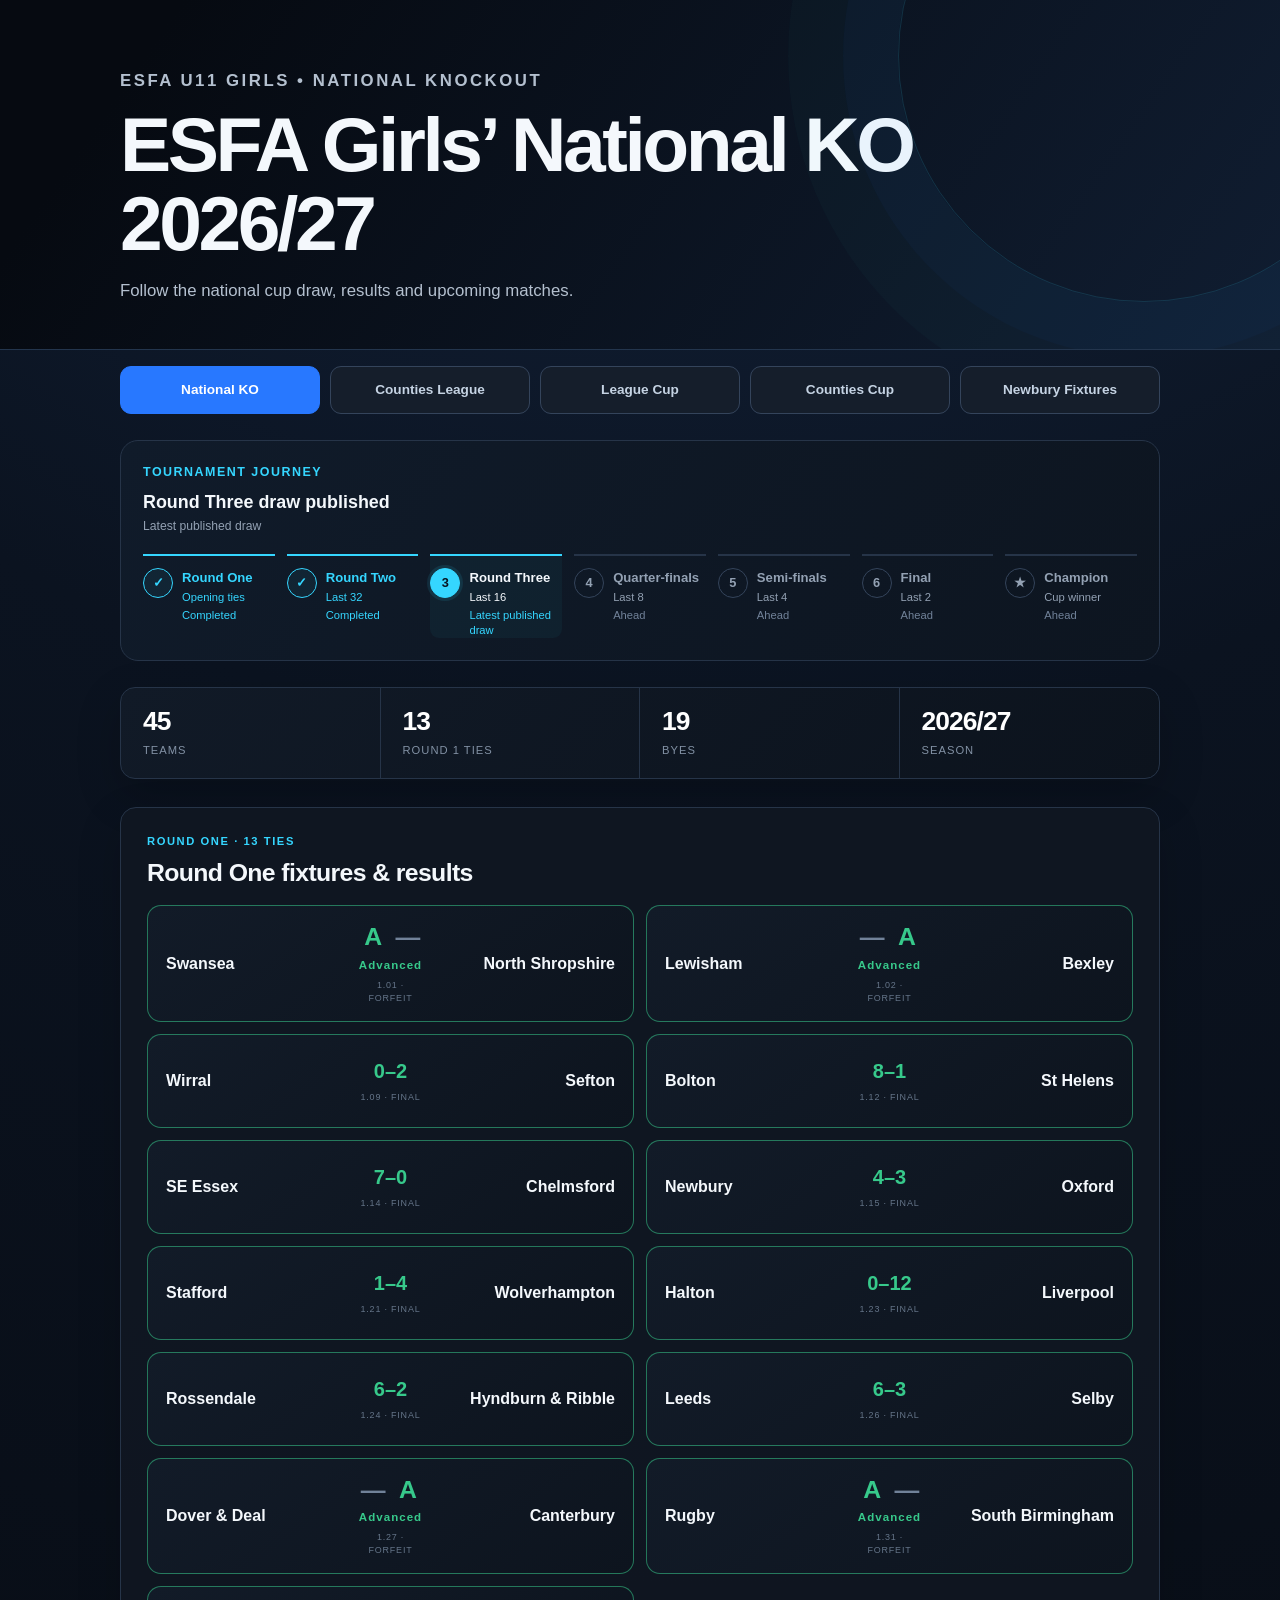
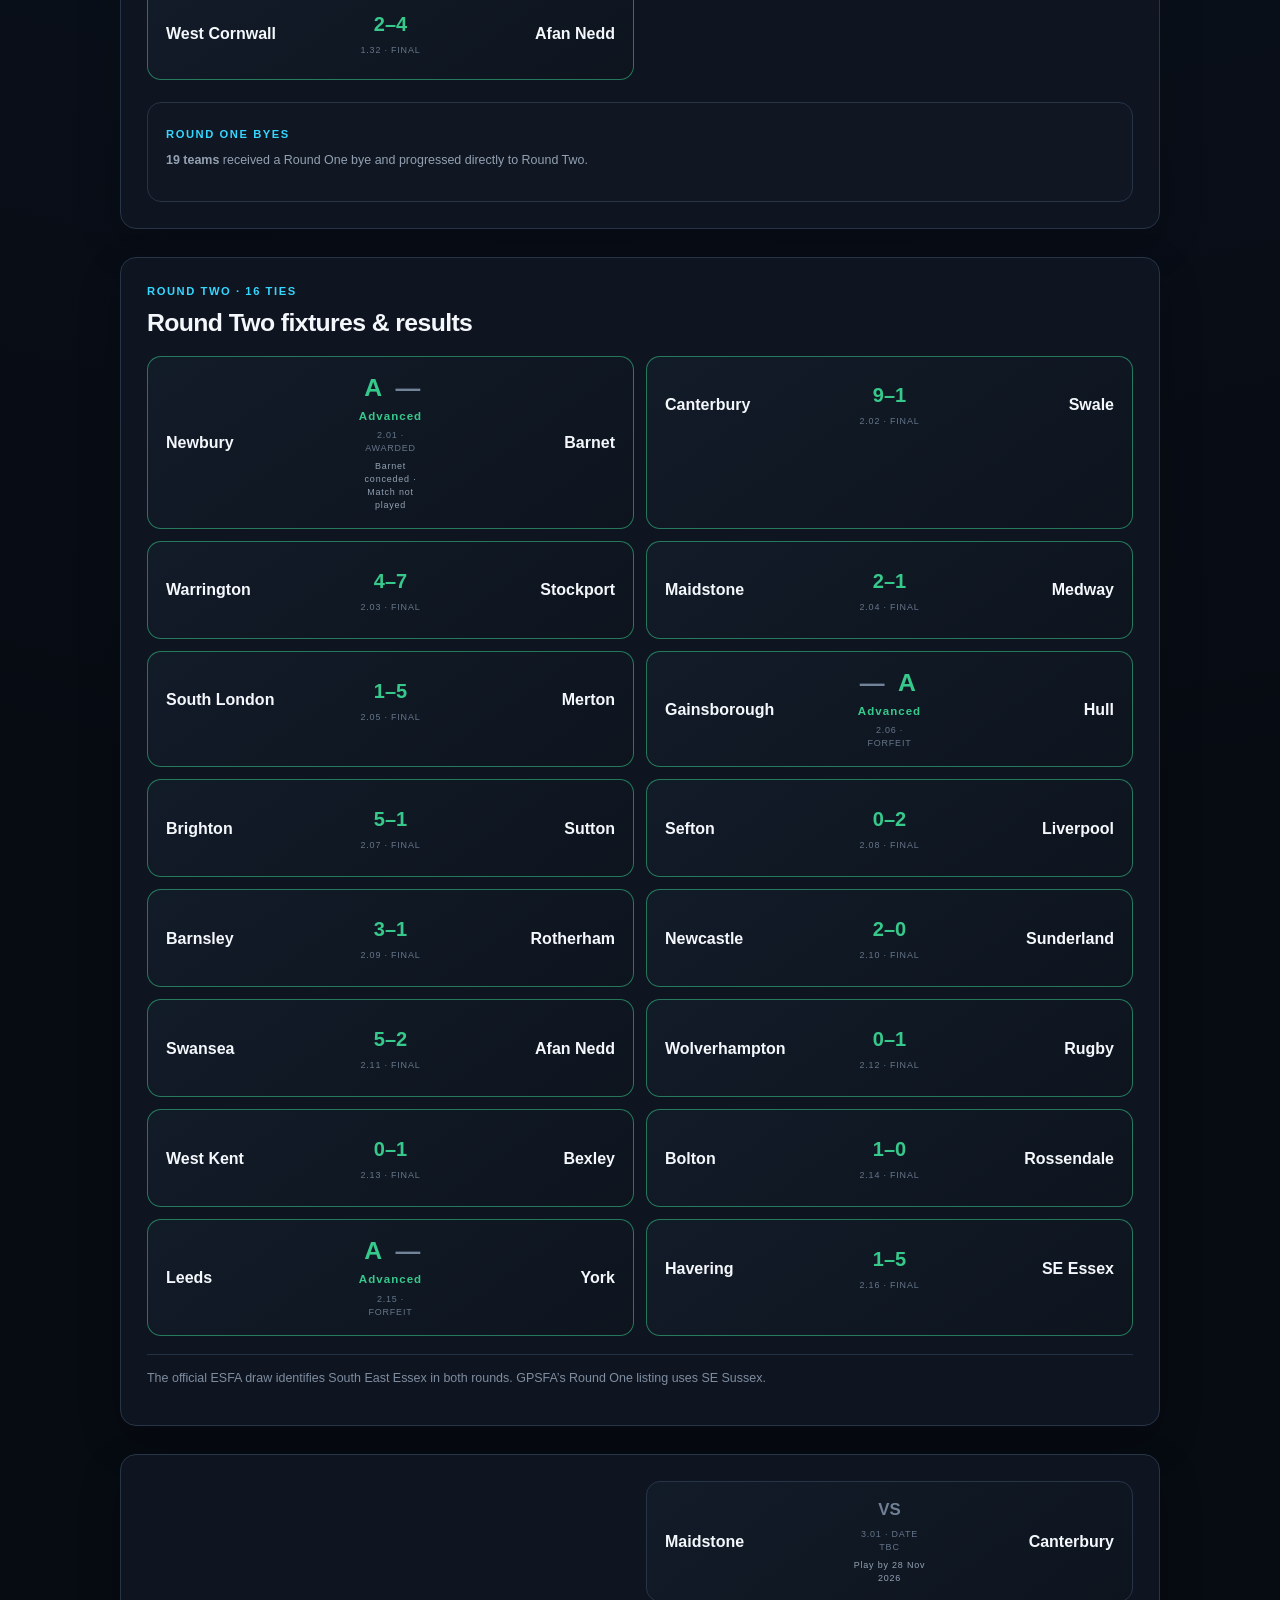
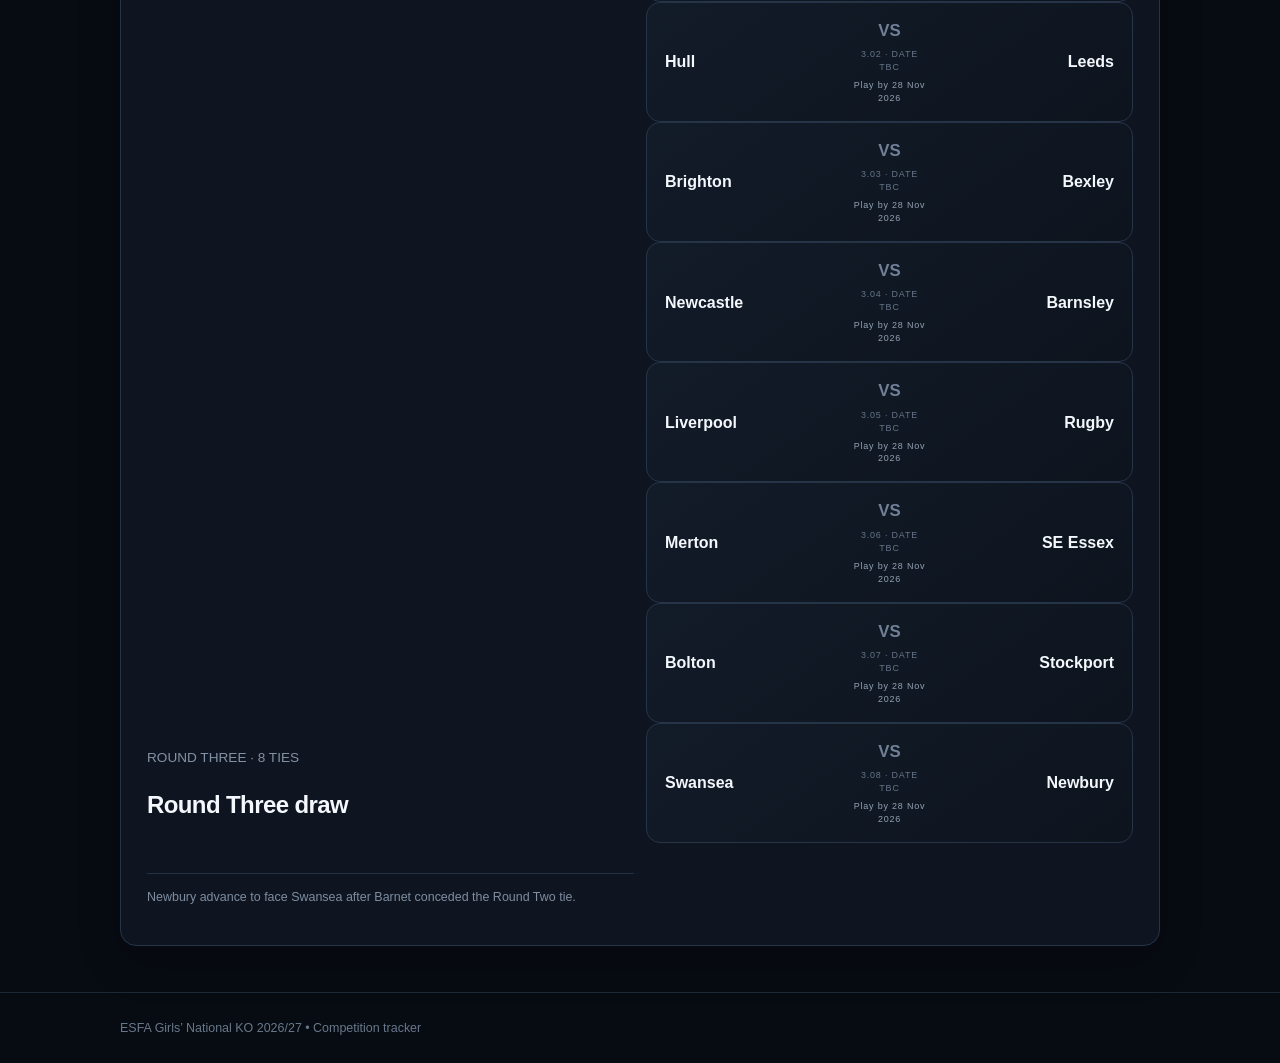
==== index.html @ 58a26291 "Display no-score advancement as a green score-style A" ====
<!doctype html>
<html lang="en"><head><meta charset="utf-8"><meta name="viewport" content="width=device-width,initial-scale=1">
<title>ESFA Girls’ National KO 2026/27 — Competition Tracker</title><link rel="stylesheet" href="styles.css?v=20261121-advanced"><style>
.round-fixture{display:block!important}
.round-fixture .match-teams{display:grid;grid-template-columns:1fr 74px 1fr;align-items:center;gap:8px;min-height:64px}
.round-fixture .mid small{display:block}
.round-fixture .match-date{margin-top:5px;color:#93a1b3}
@media(max-width:700px){.round-fixture .match-teams{grid-template-columns:1fr 70px 1fr}}
</style>
<style>@media(max-width:650px){.competition-nav{grid-template-columns:repeat(2,minmax(0,1fr))!important}.competition-nav a{font-size:.78rem!important;padding:11px 5px!important}}</style><link rel="stylesheet" href="competition-progress.css?v=20261121-highlight"><script defer src="competition-progress.js?v=20261121-highlight"></script></head>
<body><header class="hero"><div class="wrap"><p class="eyebrow">ESFA U11 GIRLS • NATIONAL KNOCKOUT</p><h1>ESFA Girls’ National KO 2026/27</h1><p>Follow the national cup draw, results and upcoming matches.</p></div></header>
<nav class="competition-nav" aria-label="Competition trackers" style="max-width:1080px;margin:16px auto 0;padding:0 20px;display:grid;grid-template-columns:repeat(5,minmax(0,1fr));gap:10px"><a href="./" aria-current="page" style="display:block;text-align:center;padding:13px 8px;border-radius:11px;text-decoration:none;font-weight:750;font-size:.85rem;color:#fff;background:#2878ff;border:1px solid #2878ff">National KO</a><a href="southern-counties-league/" style="display:block;text-align:center;padding:13px 8px;border-radius:11px;text-decoration:none;font-weight:750;font-size:.85rem;color:#c5d3e3;background:#151e2b;border:1px solid #34445b">Counties League</a><a href="southern-counties-league-cup/" style="display:block;text-align:center;padding:13px 8px;border-radius:11px;text-decoration:none;font-weight:750;font-size:.85rem;color:#c5d3e3;background:#151e2b;border:1px solid #34445b">League Cup</a><a href="southern-counties-cup/" style="display:block;text-align:center;padding:13px 8px;border-radius:11px;text-decoration:none;font-weight:750;font-size:.85rem;color:#c5d3e3;background:#151e2b;border:1px solid #34445b">Counties Cup</a><a href="newbury-fixtures/" style="display:block;text-align:center;padding:13px 8px;border-radius:11px;text-decoration:none;font-weight:750;font-size:.85rem;color:#c5d3e3;background:#151e2b;border:1px solid #34445b">Newbury Fixtures</a></nav>
<main class="wrap">
<section class="competition-progress" data-competition-progress="national" data-progress-feed="data.json" aria-label="Competition progress"><h2>Tournament journey</h2><p class="progress-summary">Loading…</p></section>

<section class="stat-strip" aria-label="Competition overview">
<div class="stat"><strong>45</strong><span>Teams</span></div>
<div class="stat"><strong>13</strong><span>Round 1 ties</span></div>
<div class="stat"><strong>19</strong><span>Byes</span></div>
<div class="stat"><strong>2026/27</strong><span>Season</span></div>
</section>

<section class="fixtures round-one model"><div class="section-title stacked-heading" style="display:flex;flex-direction:column;align-items:flex-start;justify-content:flex-start;gap:0;margin-bottom:18px"><span class="section-kicker" style="display:block;align-self:flex-start;padding:0;color:#35d6ff;font-size:.7rem;font-weight:800;letter-spacing:.14em;text-transform:uppercase;line-height:1.4">ROUND ONE · 13 TIES</span><h2 style="display:block;align-self:flex-start;text-align:left;width:100%;margin:8px 0 0;line-height:1.2">Round One fixtures & results</h2></div><div id="fixtures" class="fixtures"></div><div class="round-byes"><span class="kicker">ROUND ONE BYES</span><p><strong>19 teams</strong> received a Round One bye and progressed directly to Round Two.</p></div></section><section class="fixtures round-two model"><div class="section-title stacked-heading" style="display:flex;flex-direction:column;align-items:flex-start;justify-content:flex-start;gap:0;margin-bottom:18px"><span class="section-kicker" style="display:block;align-self:flex-start;padding:0;color:#35d6ff;font-size:.7rem;font-weight:800;letter-spacing:.14em;text-transform:uppercase;line-height:1.4">ROUND TWO · 16 TIES</span><h2 style="display:block;align-self:flex-start;text-align:left;width:100%;margin:8px 0 0;line-height:1.2">Round Two fixtures &amp; results</h2></div><div class="fixture-list" id="round2"></div><p class="note">The official ESFA draw identifies South East Essex in both rounds. GPSFA’s Round One listing uses SE Sussex.</p></section>

<section class="fixtures round-three model"><div class="section-title"><div><span class="section-kicker">ROUND THREE · 8 TIES</span><h2>Round Three draw</h2></div></div><div id="round3" class="fixture-list"></div><p class="note">Newbury advance to face Swansea after Barnet conceded the Round Two tie.</p></section>


</main><footer><div class="wrap">ESFA Girls’ National KO 2026/27 • Competition tracker</div></footer>
<script>
fetch('data.json?v=20261121-awards').then(r=>{if(!r.ok)throw Error('Unable to load National KO data');return r.json()}).then(d=>{
 const f=document.getElementById('fixtures');
 const advanceScore=(home,away,winner)=>'<strong class="score advancement-score" aria-label="'+winner+' advanced"><span class="'+(winner===home?'advanced-team':'no-score')+'">'+(winner===home?'A':'—')+'</span><span class="'+(winner===away?'advanced-team':'no-score')+'">'+(winner===away?'A':'—')+'</span></strong><small class="advancement-label">Advanced</small>';
 const awardLabel=(type,basis)=>basis==='assumed'||type==='assumed_awarded'?'ASSUMED AWARDED':type==='forfeit'?'FORFEIT':'AWARDED';
 d.fixtures.forEach(m=>{
 const card=document.createElement('div'),meta=m[6]??{},scored=m[4]==='Complete';
 card.className='fixture'+(scored||meta.winner?' complete':'');
 const status=scored?'FINAL':meta.winner?awardLabel(meta.resultType,meta.awardBasis):'RESULT PENDING';
 card.innerHTML='<span class="team home">'+m[0]+'</span><span class="mid">'+(meta.winner&&!scored?advanceScore(m[0],m[1],meta.winner):'<strong class="'+(scored?'score':'vs')+'">'+(scored?m[2]+'–'+m[3]:'VS')+'</strong>')+'<small>'+m[5]+' · '+status+'</small></span><span class="team away">'+m[1]+'</span>';
 f.appendChild(card);
 });

 const roundTwoLabels=Object.fromEntries(d.round2.map(([tie,home,away])=>[tie,'Winner of '+home+' v '+away]));
 function renderRound(id, ties) {
  const list=document.getElementById(id);
  for(const [tie,home,away,homeScore,awayScore, {winner,detail,resultType,awardBasis}={}] of ties){
   const card=document.createElement('div');
   const complete=homeScore!==null;
   const bye=away==='Bye';
   const status=complete?'FINAL':winner?awardLabel(resultType??'assumed_awarded',awardBasis):bye?'BYE':detail&&id==='round2'?'RESULT PENDING':'DATE TBC';
   card.className='fixture round-fixture'+(complete||winner||bye?' complete':'');
   card.innerHTML='<div class="match-teams"><span class="team home">'+(roundTwoLabels[home]??home)+'</span>'+
    '<span class="mid">'+(!complete&&(winner||bye)?advanceScore(home,away,winner??home):'<strong class="'+(complete?'score':'vs')+'">'+(complete?homeScore+'–'+awayScore:'VS')+'</strong>')+'<small>'+tie+' · '+status+'</small>'+(detail?'<small class="match-date">'+detail+'</small>':'')+'</span>'+
    '<span class="team away">'+(roundTwoLabels[away]??away)+'</span></div>'+
    '';
   list.appendChild(card);
  }
 }
 renderRound('round2',d.round2);
 renderRound('round3',d.round3);
}).catch(error=>{document.getElementById('round2').textContent=error.message});
</script></body></html>
---- styles.css ----
:root{--bg:#070b12;--panel:#101722;--panel2:#151e2b;--line:#263448;--text:#f4f8fc;--muted:#93a1b3;--blue:#2878ff;--cyan:#35d6ff;--green:#37c98b}*{box-sizing:border-box}html{scroll-behavior:smooth}body{margin:0;background:radial-gradient(circle at 55% -15%,#162a49 0,#0b1320 28%,var(--bg) 62%);color:var(--text);font-family:Inter,ui-sans-serif,-apple-system,BlinkMacSystemFont,"Segoe UI",Arial,sans-serif;line-height:1.45}.wrap{max-width:1080px;margin:auto;padding:0 20px}.hero{position:relative;overflow:hidden;background:linear-gradient(125deg,#060a11 12%,#101d31 100%);border-bottom:1px solid #23354d;padding:52px 0 46px}.hero:after{content:"";position:absolute;right:-110px;top:-190px;width:490px;height:490px;border:1px solid rgba(53,214,255,.15);border-radius:50%;box-shadow:0 0 0 55px rgba(40,120,255,.035),0 0 0 110px rgba(53,214,255,.018)}.eyebrow,.tag{color:var(--cyan);font-size:.76rem;font-weight:850;letter-spacing:.15em}.hero h1{max-width:820px;font-size:clamp(2.4rem,6.5vw,4.8rem);line-height:1.02;letter-spacing:-.045em;margin:.16em 0}.hero p{color:#b4c0cf;font-size:1.05rem;margin-bottom:0}main{padding-top:24px}section{margin:0 0 28px}.stat-strip{display:grid;grid-template-columns:repeat(4,1fr);background:linear-gradient(135deg,#111a27,#0c131d);border:1px solid var(--line);border-radius:15px;overflow:hidden;box-shadow:0 16px 45px rgba(0,0,0,.2)}.stat{padding:20px 22px;border-right:1px solid var(--line)}.stat:last-child{border-right:0}.stat strong{display:block;font-size:1.65rem;line-height:1;color:#fff;letter-spacing:-.035em}.stat span{display:block;margin-top:7px;color:#8291a4;font-size:.7rem;text-transform:uppercase;letter-spacing:.09em}.journey{background:rgba(16,23,34,.9);border:1px solid var(--line);border-radius:16px;padding:18px 20px;box-shadow:0 16px 45px rgba(0,0,0,.16)}.journey-head{display:flex;justify-content:space-between;align-items:center;margin-bottom:16px}.journey-head span{font-size:.7rem;letter-spacing:.14em;font-weight:800;color:var(--cyan)}.journey-head small{color:var(--muted)}.stages{display:flex;align-items:center;justify-content:space-between}.stages i{height:1px;background:#2b3a4e;flex:1;min-width:8px}.stage{text-align:center;color:#6f7f92;min-width:48px}.stage strong{display:grid;place-items:center;margin:auto;width:42px;height:42px;border:1px solid #304159;border-radius:50%;font-size:.92rem;background:#0a1019}.stage span{display:block;margin-top:6px;font-size:.67rem;text-transform:uppercase;letter-spacing:.05em}.stage.active strong{border-color:var(--cyan);color:#fff;background:rgba(40,120,255,.18);box-shadow:0 0 24px rgba(53,214,255,.13)}.stage.active span,.stage.trophy strong{color:var(--cyan)}.model,.sources{background:rgba(16,23,34,.92);border:1px solid var(--line);border-radius:16px;padding:26px;box-shadow:0 15px 40px rgba(0,0,0,.14)}.section-title{display:flex;align-items:end;justify-content:space-between;gap:16px}.section-title h2,.model h2,.sources h2{letter-spacing:-.025em}.section-title span{color:#8291a4;font-size:.85rem}.muted{color:#aab7c6;max-width:800px}.bars{display:grid;gap:7px;margin-top:22px}.bar{display:grid;grid-template-columns:28px minmax(125px,180px) 1fr 62px;gap:11px;align-items:center;font-size:.84rem;min-height:25px}.bar-rank{color:#647489;text-align:right;font-variant-numeric:tabular-nums}.bar-team{white-space:nowrap;overflow:hidden;text-overflow:ellipsis;font-weight:600}.track{height:12px;background:#202c3c;border-radius:999px;overflow:hidden}.fill{display:block!important;height:100%;background:linear-gradient(90deg,var(--blue),var(--cyan))!important;border-radius:999px;min-width:3px;box-shadow:0 0 12px rgba(53,214,255,.18)}.bar strong{text-align:right;font-variant-numeric:tabular-nums}.note{color:#7e8da0;font-size:.78rem;margin-top:18px;padding-top:14px;border-top:1px solid #233044}.fixtures{display:grid;grid-template-columns:repeat(2,minmax(0,1fr));gap:12px}.fixture{display:grid;grid-template-columns:1fr 74px 1fr;align-items:center;gap:8px;min-height:94px;padding:16px 18px;background:linear-gradient(145deg,#121b28,#0d141e);border:1px solid var(--line);border-radius:14px;transition:transform .2s,border-color .2s}.fixture:hover{transform:translateY(-2px);border-color:#3b526d}.fixture.complete{border-color:rgba(55,201,139,.55)}.team{font-weight:700;line-height:1.2}.team.away{text-align:right}.mid{text-align:center}.mid strong{display:block;color:var(--green);font-size:1.05rem}.mid small{display:block;margin-top:5px;color:#657589;font-size:.56rem;letter-spacing:.09em}.vs{color:#708197!important}.score{font-size:1.25rem!important}.table-wrap{overflow:auto;border:1px solid var(--line);border-radius:14px;background:#0d141e}table{border-collapse:collapse;width:100%;min-width:760px}th,td{padding:12px 14px;text-align:left;border-bottom:1px solid #1f2a39}th{background:#121b28;color:#8fa0b4;font-size:.68rem;text-transform:uppercase;letter-spacing:.08em;position:sticky;top:0}td{font-size:.86rem}tbody tr:hover{background:#121c29}td:last-child{font-variant-numeric:tabular-nums}.sources p{color:#a5b2c1;font-size:.9rem}.sources strong{color:#fff}footer{border-top:1px solid #1c2837;color:#68788b;padding:26px 0;margin-top:46px;font-size:.78rem}@media(max-width:700px){.wrap{padding:0 15px}.hero{padding:36px 0 32px}.hero h1{font-size:2.65rem}.hero p{font-size:.94rem}.stat-strip{grid-template-columns:repeat(2,1fr)}.stat{padding:16px 18px;border-bottom:1px solid var(--line)}.stat:nth-child(2){border-right:0}.stat:nth-child(3),.stat:nth-child(4){border-bottom:0}.stat strong{font-size:1.35rem}.journey{padding:15px 12px}.journey-head small{display:none}.stage{min-width:34px}.stage strong{width:34px;height:34px;font-size:.76rem}.stage span{font-size:.52rem}.stages i{min-width:3px}.model{padding:18px 14px}.bars{gap:9px}.bar{grid-template-columns:20px 88px minmax(70px,1fr) 50px;gap:6px;font-size:.72rem;min-height:22px}.track{height:10px}.fixtures{grid-template-columns:1fr}.fixture{min-height:86px;padding:14px 12px;grid-template-columns:1fr 66px 1fr}.section-title{align-items:flex-start}.section-title h2{margin-top:0;font-size:1.55rem}.section-title span{padding-top:5px;font-size:.72rem}.sources{padding:20px 17px}}.insight{background:linear-gradient(145deg,rgba(17,28,43,.96),rgba(12,19,29,.96));border:1px solid var(--line);border-radius:16px;padding:26px;box-shadow:0 15px 40px rgba(0,0,0,.14)}.insight-head{max-width:820px}.kicker{color:var(--cyan);font-size:.7rem;font-weight:800;letter-spacing:.14em}.insight h2{margin:.35rem 0 .45rem;font-size:1.7rem;letter-spacing:-.025em}.insight-head p,.insight article p{color:#aab7c6}.leaders{display:grid;grid-template-columns:repeat(3,1fr);gap:12px;margin-top:20px}.leaders article{background:#0c141f;border:1px solid #26364a;border-radius:13px;padding:17px}.leader-top{display:grid;grid-template-columns:auto 1fr auto;align-items:center;gap:9px;padding-bottom:12px;border-bottom:1px solid #223044}.leader-top .rank{color:#62758b;font-size:.72rem}.leader-top strong{font-size:1.02rem}.leader-top b{color:var(--cyan);font-size:.92rem}.leaders article p{font-size:.82rem;line-height:1.55;margin:12px 0 0}.leaders article p strong{color:#eaf5ff}.insight-note{margin:18px 0 0;padding-top:14px;border-top:1px solid #233044;color:#7e8da0!important;font-size:.78rem}.stage span{max-width:88px;margin-left:auto;margin-right:auto;line-height:1.15}.stages i{margin:0 3px}@media(max-width:700px){.journey{padding:18px 14px}.journey-head{margin-bottom:18px}.journey-head small{display:block;font-size:.68rem}.stages{display:grid;grid-template-columns:1fr;gap:0}.stages i{width:1px;height:16px;min-width:0;background:#2b3a4e;margin:0 0 0 18px}.stage{display:grid;grid-template-columns:38px 1fr;align-items:center;gap:12px;min-width:0;text-align:left}.stage strong{width:38px;height:38px;margin:0}.stage span{display:block;margin:0;max-width:none;font-size:.68rem;text-align:left;letter-spacing:.04em}.leaders{grid-template-columns:1fr}.insight{padding:20px 16px}.insight h2{font-size:1.45rem}.leaders article{padding:15px}.leader-top{grid-template-columns:30px 1fr auto}}.insight{background:linear-gradient(145deg,rgba(17,28,43,.96),rgba(12,19,29,.96));border:1px solid var(--line);border-radius:16px;padding:26px;box-shadow:0 15px 40px rgba(0,0,0,.14)}.insight-head{max-width:820px}.kicker{color:var(--cyan);font-size:.7rem;font-weight:800;letter-spacing:.14em}.insight h2{margin:.35rem 0 .45rem;font-size:1.7rem;letter-spacing:-.025em}.insight-head p,.leaders p{color:#aab7c6}.leaders{display:grid;grid-template-columns:repeat(3,1fr);gap:12px;margin-top:20px}.leaders article{background:#0c141f;border:1px solid #26364a;border-radius:13px;padding:17px}.leader-top{display:grid;grid-template-columns:30px 1fr auto;align-items:center;gap:8px;padding-bottom:12px;border-bottom:1px solid #223044}.leader-top span{color:#62758b;font-size:.72rem}.leader-top b{color:var(--cyan)}.leaders p{font-size:.82rem;line-height:1.55;margin:12px 0 0}.insight-note{margin:18px 0 0;padding-top:14px;border-top:1px solid #233044;color:#7e8da0!important;font-size:.78rem}.stage span{max-width:90px;margin-left:auto;margin-right:auto;line-height:1.15}@media(max-width:700px){.journey-head small{display:block;font-size:.68rem}.stages{display:grid;grid-template-columns:1fr}.stages i{width:1px;height:14px;min-width:0;margin:0 0 0 18px}.stage{display:grid;grid-template-columns:38px 1fr;align-items:center;gap:12px;min-width:0;text-align:left}.stage strong{width:38px;height:38px;margin:0}.stage span{margin:0;max-width:none;font-size:.68rem;text-align:left}.leaders{grid-template-columns:1fr}.insight{padding:20px 16px}.insight h2{font-size:1.45rem}}.update-status{display:grid;grid-template-columns:auto 1fr;gap:5px 18px;align-items:center;background:#0c141f;border:1px solid var(--line);border-radius:14px;padding:17px 20px}.update-status span{grid-row:1/3;color:var(--cyan);font-size:.66rem;font-weight:800;letter-spacing:.13em}.update-status strong{font-size:.88rem}.update-status p{margin:0;color:#7f8fa2;font-size:.76rem}@media(max-width:700px){.update-status{grid-template-columns:1fr;gap:6px;padding:16px}.update-status span{grid-row:auto}.update-status p{line-height:1.45}}
.stage.complete strong{border-color:var(--cyan)!important;color:#fff!important;background:rgba(40,120,255,.18)!important;box-shadow:0 0 24px rgba(53,214,255,.13)}.stage.complete span{color:var(--cyan)!important}

.eliminated{grid-column:1/-1;margin-top:10px;padding-top:15px;border-top:1px solid #233044;display:flex;flex-wrap:wrap;gap:8px 14px;align-items:center}.eliminated-label{width:100%;color:#657589;font-size:.6rem;font-weight:800;letter-spacing:.13em}.eliminated-team{display:flex;gap:6px;align-items:center;color:#657589;font-size:.7rem}.eliminated-team s{text-decoration-color:#657589}.eliminated-team strong{color:#657589;font-size:.68rem;font-weight:600}

.round-byes{margin-top:22px;padding:18px;border:1px solid var(--line);border-radius:14px;background:var(--panel)}.round-byes p{margin:7px 0 14px;color:var(--muted);font-size:.78rem}.bye-teams{display:flex;flex-wrap:wrap;gap:8px}.bye-team{padding:6px 9px;border:1px solid var(--line);border-radius:999px;background:var(--panel2);color:var(--muted);font-size:.68rem;font-weight:700}

/* Shared 2026/27 competition tracker visual system */
.competition-nav{margin-top:16px!important;margin-bottom:0!important}
.competition-nav a{font-family:inherit;line-height:1.35;min-height:48px;display:flex!important;align-items:center;justify-content:center}
main.wrap>section{margin-top:26px}
main.wrap>section.journey{margin-top:0}
main.wrap>section.model,main.wrap>section.fixtures.round-one,main.wrap>section.fixtures.round-two{background:rgba(16,23,34,.9);border:1px solid var(--line);border-radius:16px;padding:26px;box-shadow:0 16px 45px rgba(0,0,0,.16)}
.section-title.stacked-heading{display:flex;flex-direction:column;align-items:flex-start;justify-content:flex-start;gap:0;margin-bottom:18px}
.section-title.stacked-heading .section-kicker{display:block;padding:0;color:var(--cyan);font-size:.7rem;font-weight:800;letter-spacing:.14em;text-transform:uppercase;line-height:1.4}
.section-title.stacked-heading h2{display:block;align-self:flex-start;text-align:left;width:100%;margin:8px 0 0;line-height:1.2;font-size:1.55rem}
@media(max-width:700px){main.wrap>section{margin-top:20px}main.wrap>section.model,main.wrap>section.fixtures.round-one,main.wrap>section.fixtures.round-two{padding:20px 16px}.section-title.stacked-heading h2{font-size:1.45rem}.competition-nav a{font-size:.86rem!important}}

/* National KO fixture sections: heading above the full-width fixture list.
   The outer section previously inherited .fixtures grid, shrinking cards in landscape. */
main.wrap>section.fixtures.round-one,
main.wrap>section.fixtures.round-two{display:block}
main.wrap>section.fixtures.round-one>.section-title,
main.wrap>section.fixtures.round-two>.section-title{width:100%}
main.wrap>section.fixtures.round-one>#fixtures,
main.wrap>section.fixtures.round-two>#round2{display:grid;grid-template-columns:repeat(2,minmax(0,1fr));gap:12px;width:100%;min-width:0}
main.wrap>section.fixtures .fixture{min-width:0}
main.wrap>section.fixtures .forecast-fixture .match-teams{min-width:0;grid-template-columns:minmax(0,1fr) 90px minmax(0,1fr)}
main.wrap>section.fixtures .team{min-width:0;overflow-wrap:anywhere}
main.wrap>section.fixtures .mid{min-width:0}
main.wrap>section.fixtures .match-forecast{flex-wrap:wrap}
@media(max-width:900px){
 main.wrap>section.fixtures.round-one>#fixtures,
 main.wrap>section.fixtures.round-two>#round2{grid-template-columns:1fr}
}
@media(max-width:700px){
 main.wrap>section.fixtures .forecast-fixture .match-teams{grid-template-columns:minmax(0,1fr) 76px minmax(0,1fr)}
}

/* Awarded advancement occupies the same home/away positions as a score. */
.score.advancement-score{display:inline-grid;grid-template-columns:repeat(2,1.15em);gap:.25em;align-items:center;justify-content:center;font-size:1.55rem!important;line-height:1.2;font-weight:850;letter-spacing:0}
.advancement-score .advanced-team{color:#37c98b!important;text-align:center!important}
.advancement-score .no-score{color:#718299!important;text-align:center!important}
.advancement-label{display:block;color:#37c98b!important;font-weight:750;font-size:.72rem!important;margin:4px 0}
.advancement-result{display:flex;flex-direction:column;align-items:center}
.cup-tie .advancement-result small{grid-column:auto}
---- competition-progress.css ----
.competition-progress{margin:24px 0;padding:22px;border:1px solid #263448;border-radius:18px;background:linear-gradient(130deg,#101b2a,#0d1520)}
.competition-progress h2{margin:0;color:#35d6ff;font-size:.78rem;letter-spacing:.12em;text-transform:uppercase}
.competition-progress .progress-summary{margin:9px 0 2px;color:#f4f8fc;font-size:1.12rem;font-weight:750}
.competition-progress .progress-mode{margin:0 0 18px;color:#93a1b3;font-size:.76rem}
.progress-stages{display:grid;grid-template-columns:repeat(auto-fit,minmax(110px,1fr));gap:12px;margin:0;padding:0;list-style:none}
.progress-stages li{display:flex;align-items:flex-start;gap:9px;min-width:0;padding-top:12px;border-top:2px solid #263448;color:#93a1b3}
.progress-marker{display:grid;place-items:center;flex:0 0 30px;height:30px;border:1px solid #34445b;border-radius:50%;font-weight:750;font-size:.8rem}
.progress-label{min-width:0}.progress-label strong{display:block;font-size:.82rem;overflow-wrap:anywhere}.progress-label small{display:block;margin-top:3px;font-size:.7rem;line-height:1.35}
.progress-stage-status{color:#718299}.progress-stages li.is-current{color:#f4f8fc;border-color:#35d6ff}.is-current .progress-marker{color:#35d6ff;border-color:#35d6ff;background:#132b40}.is-current .progress-stage-status{color:#35d6ff}.progress-stages li.is-earlier{border-color:#52647c}
@media(max-width:650px){.competition-progress{padding:18px;margin:20px 0}.progress-stages{grid-template-columns:repeat(2,minmax(0,1fr));gap:12px 16px}.competition-progress .progress-summary{font-size:1rem}.progress-label strong{font-size:.8rem}}

/* Keep passed stages visible while the current step remains strongest. */
.progress-stages li.is-earlier{color:#35d6ff;border-color:#35d6ff;border-top-style:dashed}
.is-earlier .progress-marker,.is-complete .progress-marker{color:#35d6ff;border-color:#35d6ff;background:rgba(53,214,255,.06)}
.is-earlier .progress-stage-status,.is-complete .progress-stage-status{color:#35d6ff}
.progress-stages li.is-complete{color:#35d6ff;border-color:#35d6ff;border-top-style:solid}
.progress-stages li.is-current{border-top-style:solid;background:rgba(53,214,255,.045);border-radius:0 0 9px 9px}
.is-current .progress-marker{background:#35d6ff;color:#071420;border-color:#35d6ff;box-shadow:0 0 0 3px rgba(53,214,255,.1)}
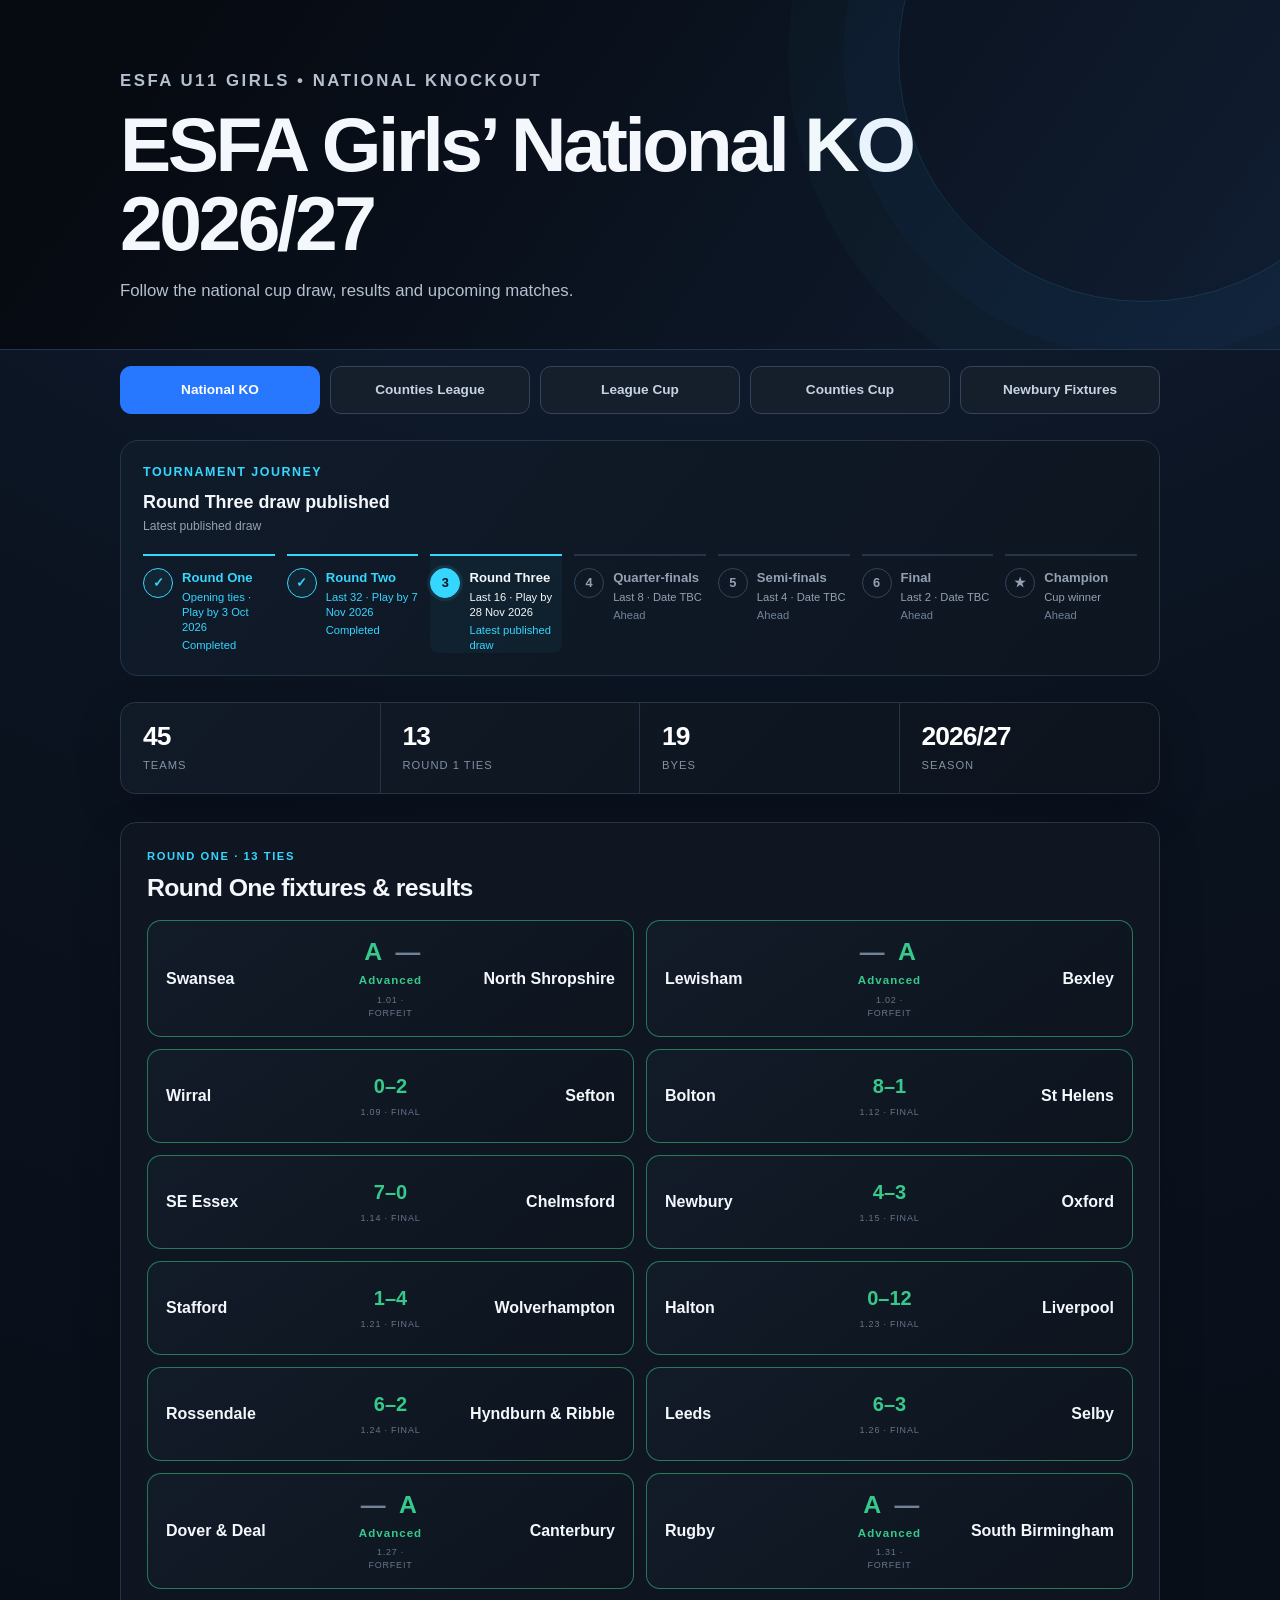
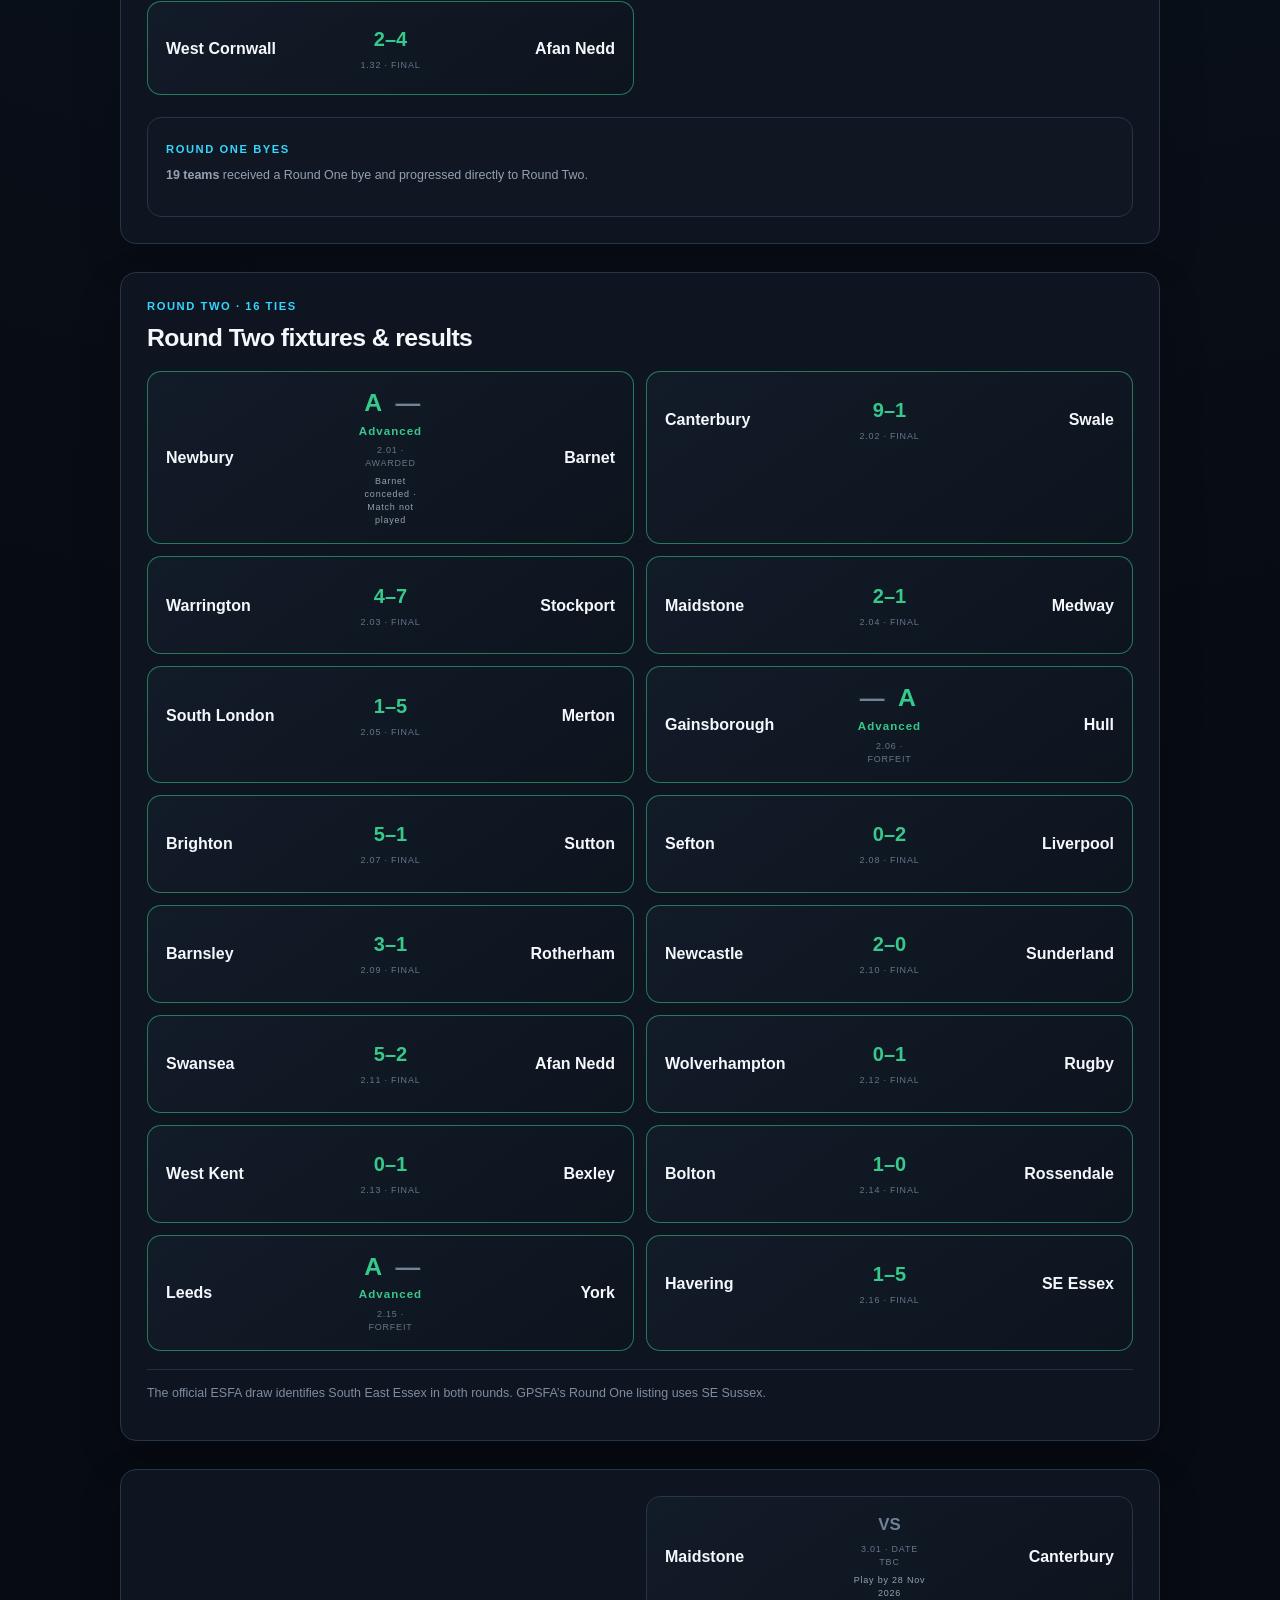
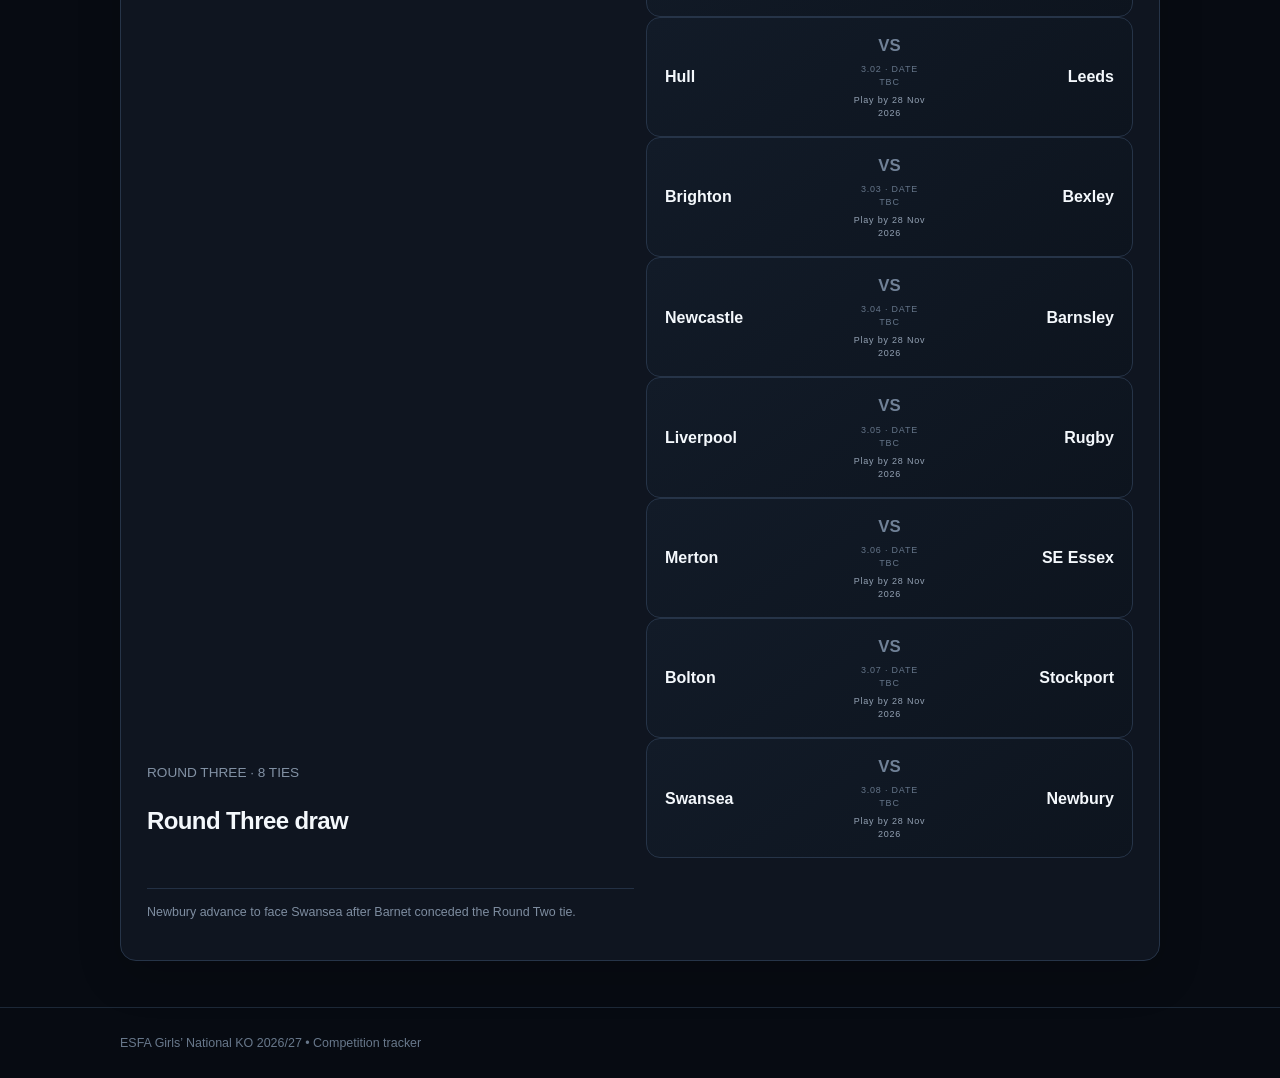
==== commit f4465bc4: "Show published round dates and play-by deadlines in tournament journeys" ====
--- a/index.html
+++ b/index.html
@@ -7,7 +7,7 @@
 .round-fixture .match-date{margin-top:5px;color:#93a1b3}
 @media(max-width:700px){.round-fixture .match-teams{grid-template-columns:1fr 70px 1fr}}
 </style>
-<style>@media(max-width:650px){.competition-nav{grid-template-columns:repeat(2,minmax(0,1fr))!important}.competition-nav a{font-size:.78rem!important;padding:11px 5px!important}}</style><link rel="stylesheet" href="competition-progress.css?v=20261121-highlight"><script defer src="competition-progress.js?v=20261121-highlight"></script></head>
+<style>@media(max-width:650px){.competition-nav{grid-template-columns:repeat(2,minmax(0,1fr))!important}.competition-nav a{font-size:.78rem!important;padding:11px 5px!important}}</style><link rel="stylesheet" href="competition-progress.css?v=20261121-highlight"><script defer src="competition-progress.js?v=20261121-round-dates"></script></head>
 <body><header class="hero"><div class="wrap"><p class="eyebrow">ESFA U11 GIRLS • NATIONAL KNOCKOUT</p><h1>ESFA Girls’ National KO 2026/27</h1><p>Follow the national cup draw, results and upcoming matches.</p></div></header>
 <nav class="competition-nav" aria-label="Competition trackers" style="max-width:1080px;margin:16px auto 0;padding:0 20px;display:grid;grid-template-columns:repeat(5,minmax(0,1fr));gap:10px"><a href="./" aria-current="page" style="display:block;text-align:center;padding:13px 8px;border-radius:11px;text-decoration:none;font-weight:750;font-size:.85rem;color:#fff;background:#2878ff;border:1px solid #2878ff">National KO</a><a href="southern-counties-league/" style="display:block;text-align:center;padding:13px 8px;border-radius:11px;text-decoration:none;font-weight:750;font-size:.85rem;color:#c5d3e3;background:#151e2b;border:1px solid #34445b">Counties League</a><a href="southern-counties-league-cup/" style="display:block;text-align:center;padding:13px 8px;border-radius:11px;text-decoration:none;font-weight:750;font-size:.85rem;color:#c5d3e3;background:#151e2b;border:1px solid #34445b">League Cup</a><a href="southern-counties-cup/" style="display:block;text-align:center;padding:13px 8px;border-radius:11px;text-decoration:none;font-weight:750;font-size:.85rem;color:#c5d3e3;background:#151e2b;border:1px solid #34445b">Counties Cup</a><a href="newbury-fixtures/" style="display:block;text-align:center;padding:13px 8px;border-radius:11px;text-decoration:none;font-weight:750;font-size:.85rem;color:#c5d3e3;background:#151e2b;border:1px solid #34445b">Newbury Fixtures</a></nav>
 <main class="wrap">
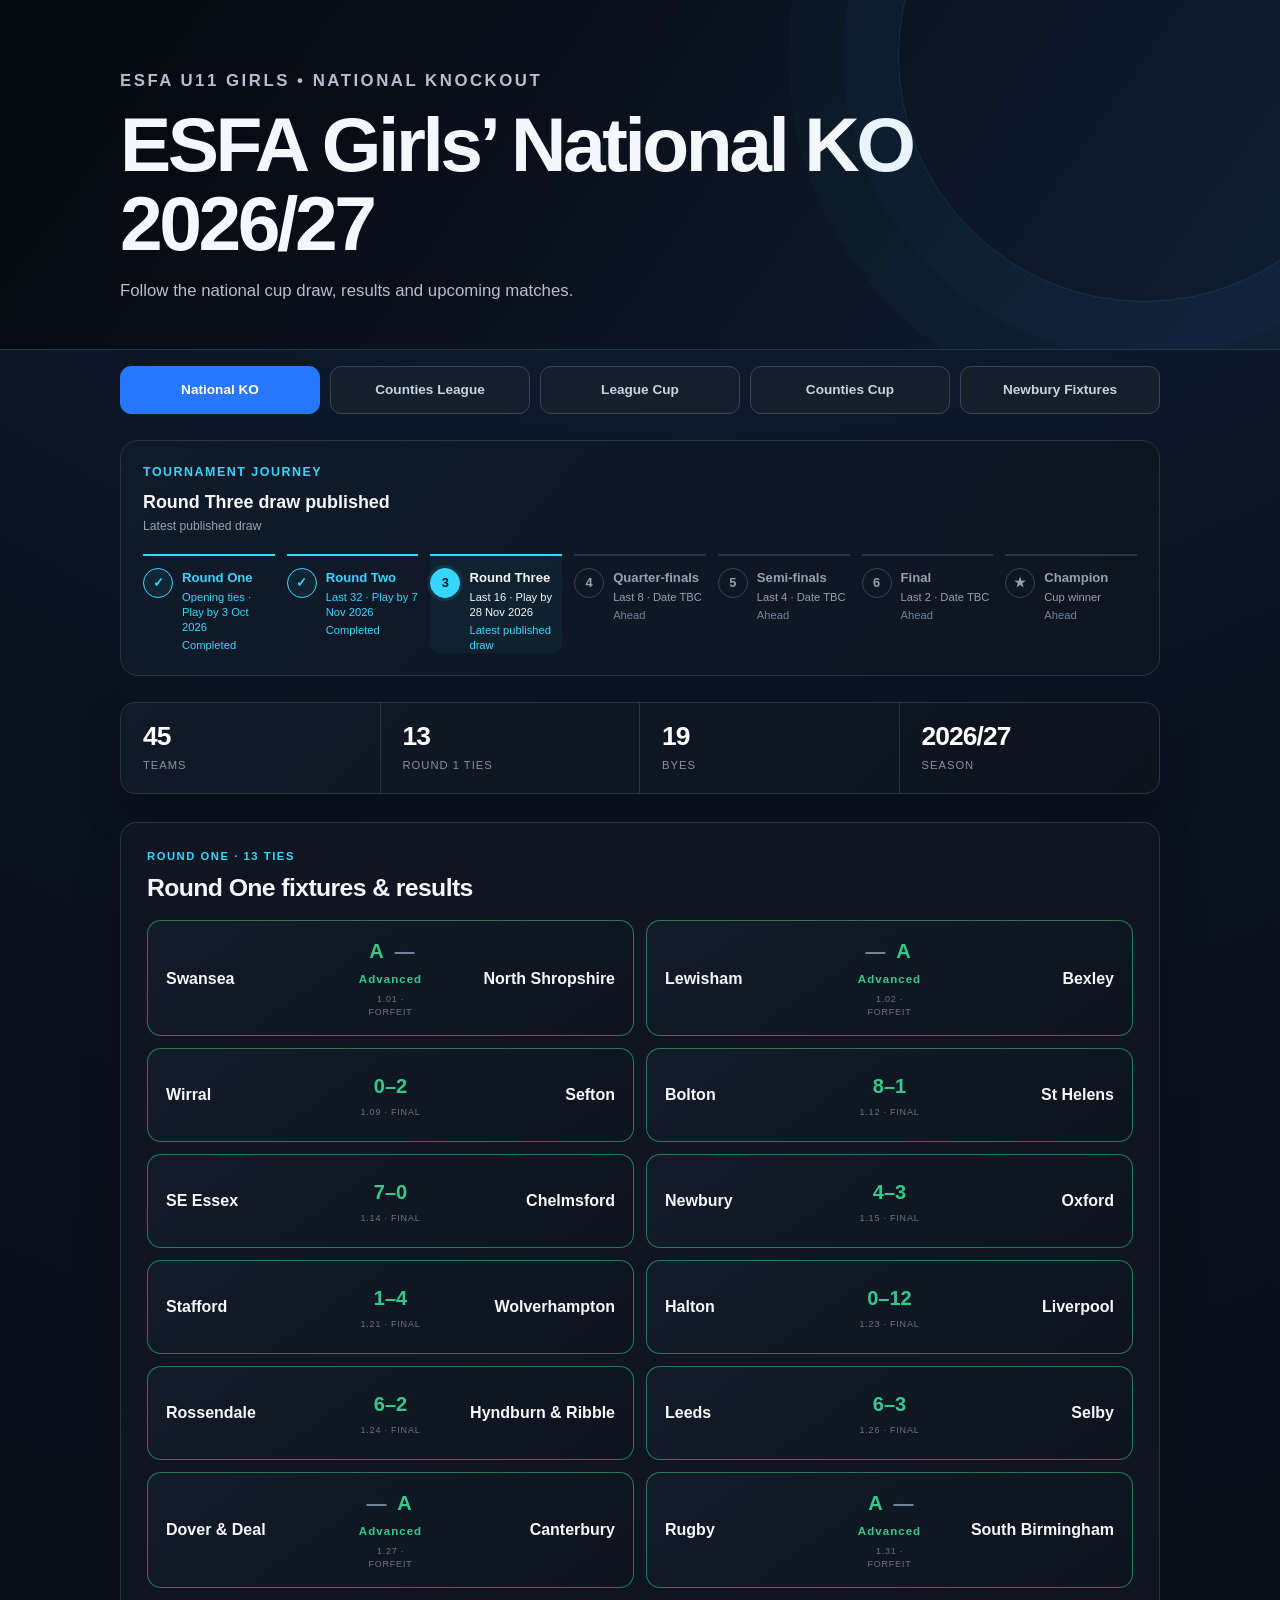
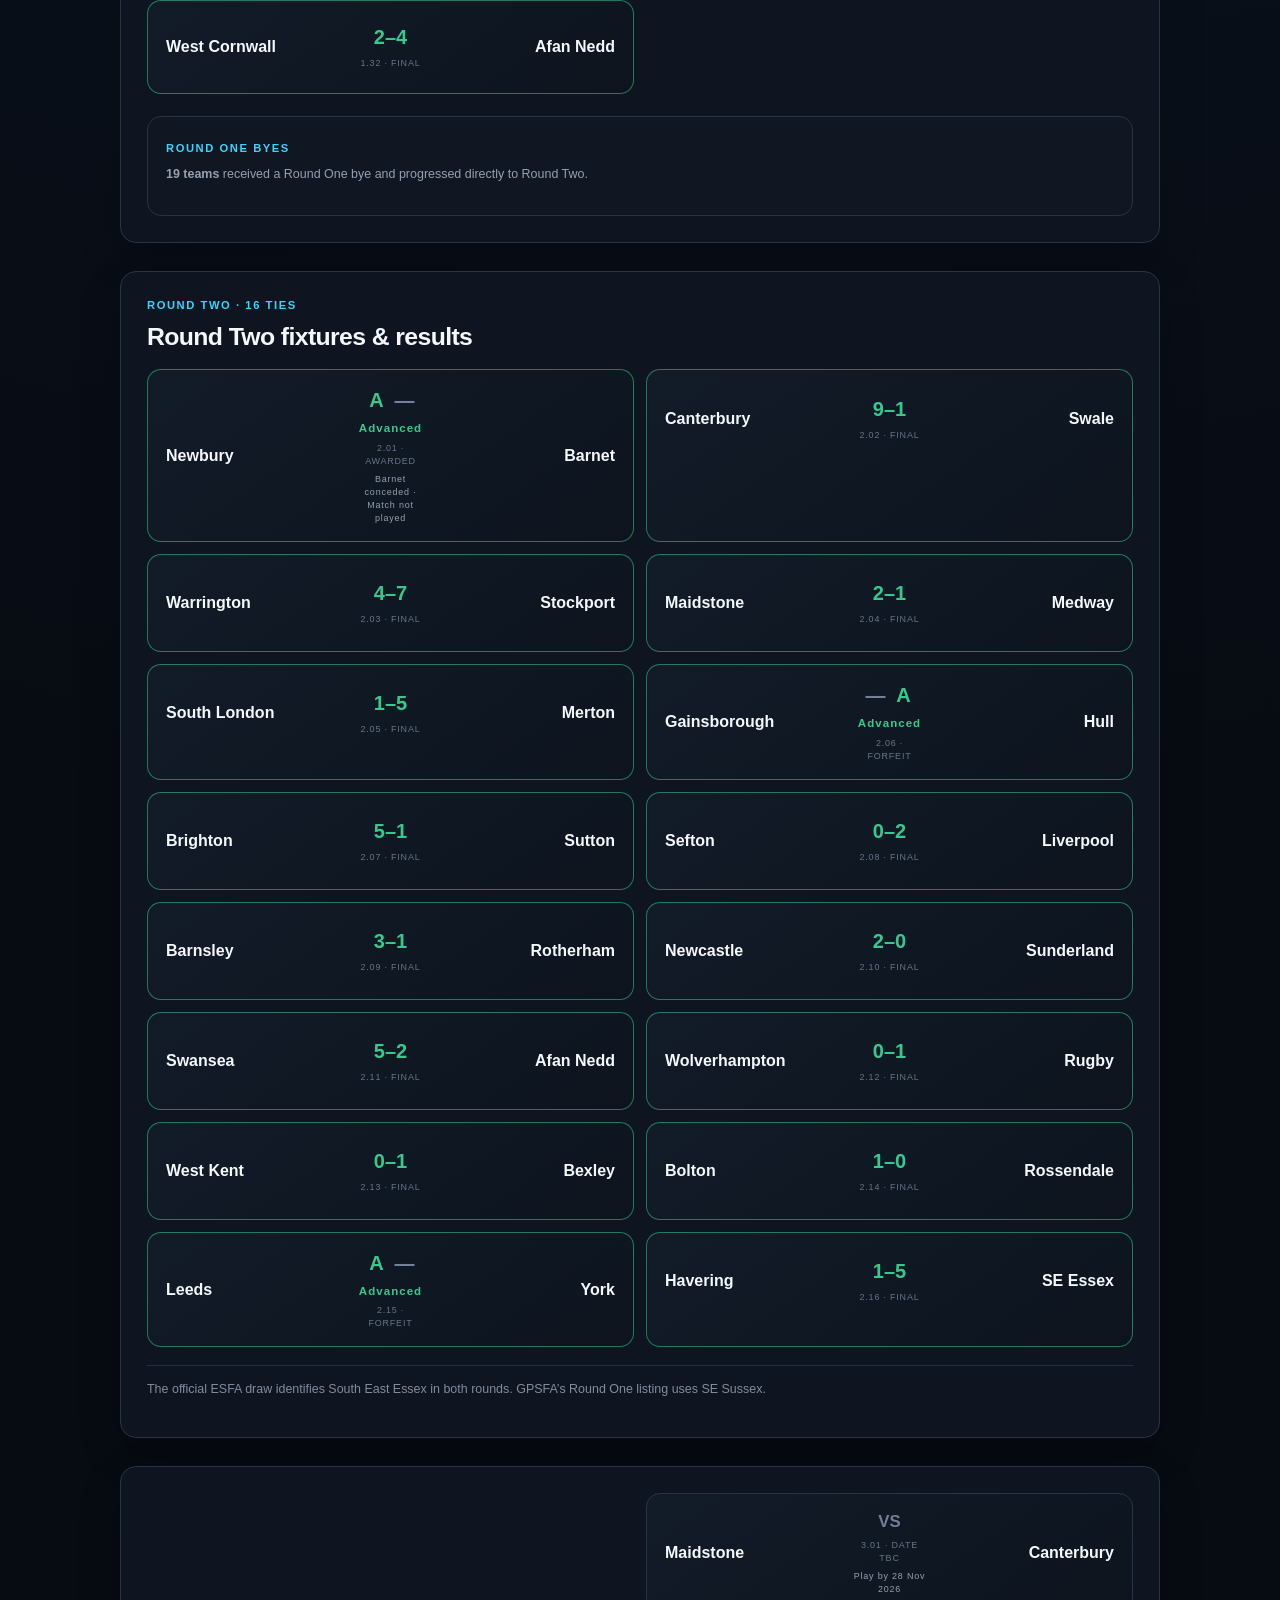
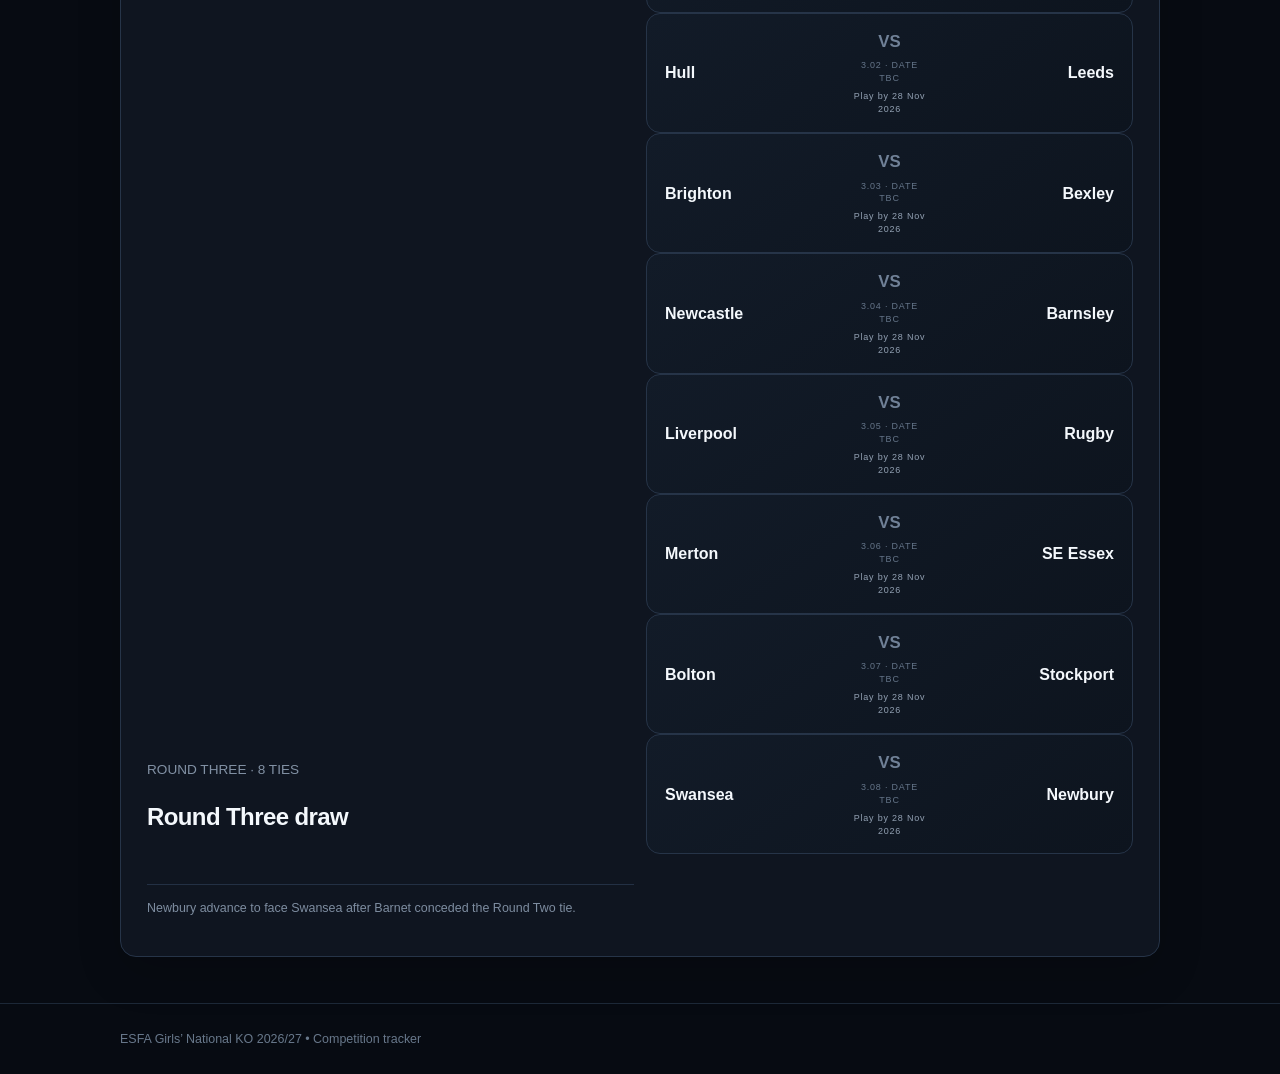
==== commit eab7d539: "Match advancement A typography to numerical scores" ====
--- a/index.html
+++ b/index.html
@@ -1,6 +1,6 @@
 <!doctype html>
 <html lang="en"><head><meta charset="utf-8"><meta name="viewport" content="width=device-width,initial-scale=1">
-<title>ESFA Girls’ National KO 2026/27 — Competition Tracker</title><link rel="stylesheet" href="styles.css?v=20261121-advanced"><style>
+<title>ESFA Girls’ National KO 2026/27 — Competition Tracker</title><link rel="stylesheet" href="styles.css?v=20261121-matched-score-font"><style>
 .round-fixture{display:block!important}
 .round-fixture .match-teams{display:grid;grid-template-columns:1fr 74px 1fr;align-items:center;gap:8px;min-height:64px}
 .round-fixture .mid small{display:block}
--- a/styles.css
+++ b/styles.css
@@ -38,7 +38,7 @@
 }
 
 /* Awarded advancement occupies the same home/away positions as a score. */
-.score.advancement-score{display:inline-grid;grid-template-columns:repeat(2,1.15em);gap:.25em;align-items:center;justify-content:center;font-size:1.55rem!important;line-height:1.2;font-weight:850;letter-spacing:0}
+.score.advancement-score{display:inline-grid;grid-template-columns:repeat(2,1.15em);gap:.25em;align-items:center;justify-content:center;letter-spacing:0}
 .advancement-score .advanced-team{color:#37c98b!important;text-align:center!important}
 .advancement-score .no-score{color:#718299!important;text-align:center!important}
 .advancement-label{display:block;color:#37c98b!important;font-weight:750;font-size:.72rem!important;margin:4px 0}
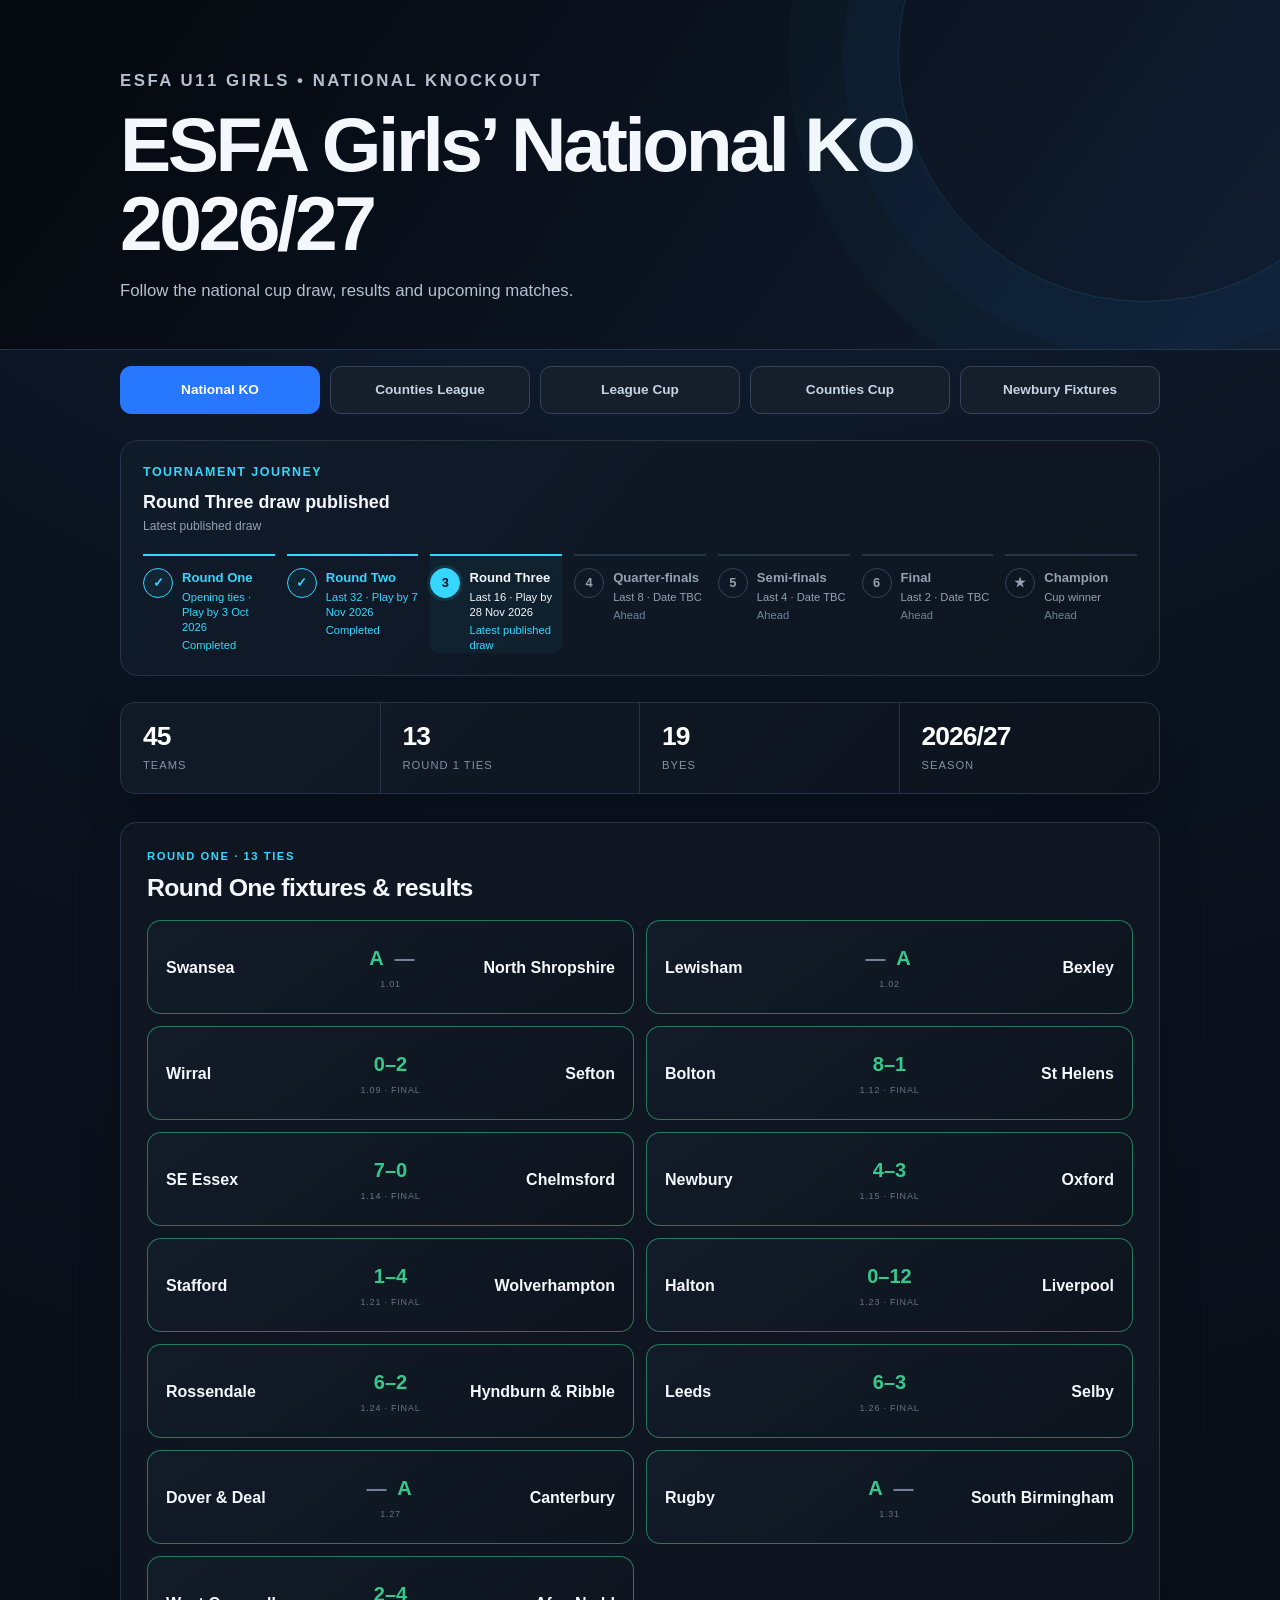
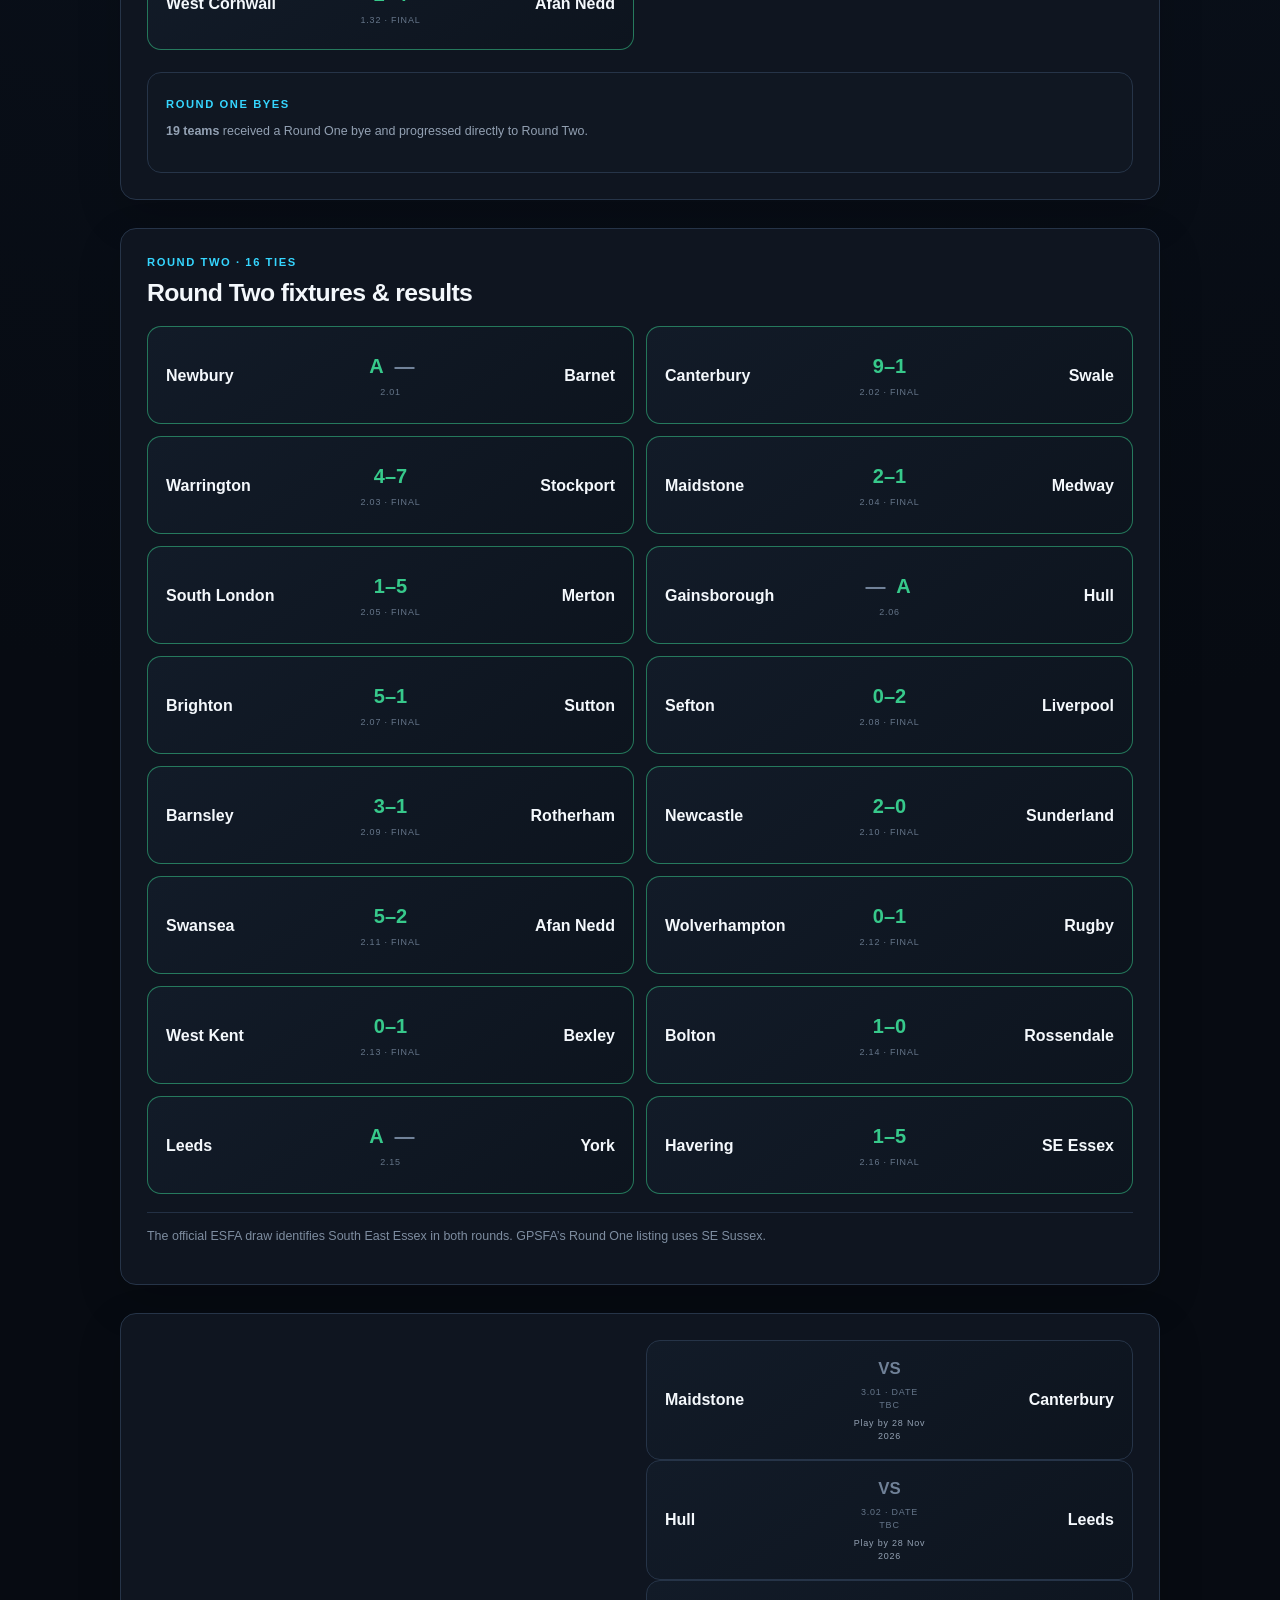
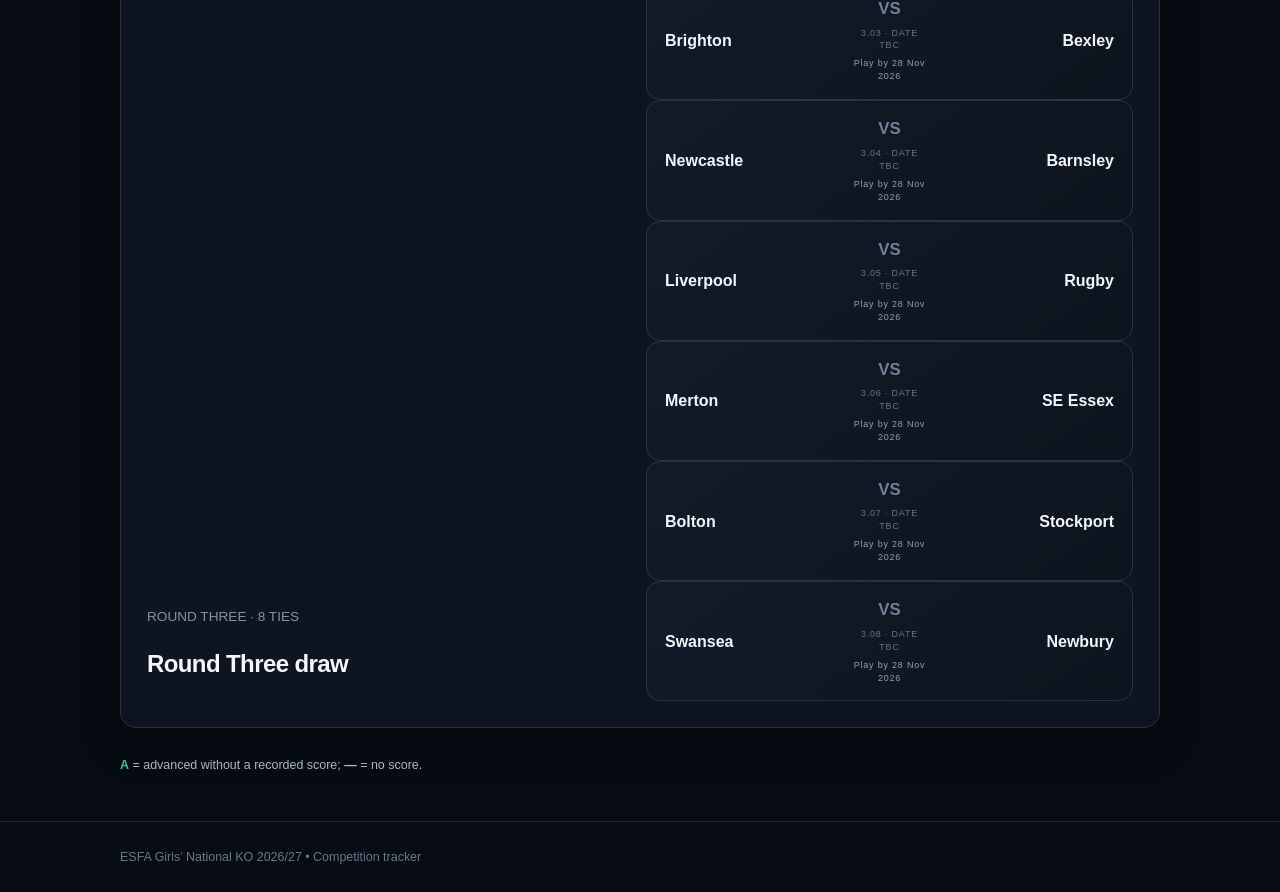
==== commit 50303a05: "Compact advancement cards to score-style A with a shared key" ====
--- a/index.html
+++ b/index.html
@@ -22,20 +22,21 @@
 
 <section class="fixtures round-one model"><div class="section-title stacked-heading" style="display:flex;flex-direction:column;align-items:flex-start;justify-content:flex-start;gap:0;margin-bottom:18px"><span class="section-kicker" style="display:block;align-self:flex-start;padding:0;color:#35d6ff;font-size:.7rem;font-weight:800;letter-spacing:.14em;text-transform:uppercase;line-height:1.4">ROUND ONE · 13 TIES</span><h2 style="display:block;align-self:flex-start;text-align:left;width:100%;margin:8px 0 0;line-height:1.2">Round One fixtures & results</h2></div><div id="fixtures" class="fixtures"></div><div class="round-byes"><span class="kicker">ROUND ONE BYES</span><p><strong>19 teams</strong> received a Round One bye and progressed directly to Round Two.</p></div></section><section class="fixtures round-two model"><div class="section-title stacked-heading" style="display:flex;flex-direction:column;align-items:flex-start;justify-content:flex-start;gap:0;margin-bottom:18px"><span class="section-kicker" style="display:block;align-self:flex-start;padding:0;color:#35d6ff;font-size:.7rem;font-weight:800;letter-spacing:.14em;text-transform:uppercase;line-height:1.4">ROUND TWO · 16 TIES</span><h2 style="display:block;align-self:flex-start;text-align:left;width:100%;margin:8px 0 0;line-height:1.2">Round Two fixtures &amp; results</h2></div><div class="fixture-list" id="round2"></div><p class="note">The official ESFA draw identifies South East Essex in both rounds. GPSFA’s Round One listing uses SE Sussex.</p></section>
 
-<section class="fixtures round-three model"><div class="section-title"><div><span class="section-kicker">ROUND THREE · 8 TIES</span><h2>Round Three draw</h2></div></div><div id="round3" class="fixture-list"></div><p class="note">Newbury advance to face Swansea after Barnet conceded the Round Two tie.</p></section>
+<section class="fixtures round-three model"><div class="section-title"><div><span class="section-kicker">ROUND THREE · 8 TIES</span><h2>Round Three draw</h2></div></div><div id="round3" class="fixture-list"></div></section>
 
 
-</main><footer><div class="wrap">ESFA Girls’ National KO 2026/27 • Competition tracker</div></footer>
+<p class="muted" style="font-size:.78rem;margin:20px 0"><strong style="color:#37c98b">A</strong> = advanced without a recorded score; <strong>—</strong> = no score.</p></main><footer><div class="wrap">ESFA Girls’ National KO 2026/27 • Competition tracker</div></footer>
 <script>
 fetch('data.json?v=20261121-awards').then(r=>{if(!r.ok)throw Error('Unable to load National KO data');return r.json()}).then(d=>{
  const f=document.getElementById('fixtures');
- const advanceScore=(home,away,winner)=>'<strong class="score advancement-score" aria-label="'+winner+' advanced"><span class="'+(winner===home?'advanced-team':'no-score')+'">'+(winner===home?'A':'—')+'</span><span class="'+(winner===away?'advanced-team':'no-score')+'">'+(winner===away?'A':'—')+'</span></strong><small class="advancement-label">Advanced</small>';
+ const advanceScore=(home,away,winner)=>'<strong class="score advancement-score" aria-label="'+winner+' advanced"><span class="'+(winner===home?'advanced-team':'no-score')+'">'+(winner===home?'A':'—')+'</span><span class="'+(winner===away?'advanced-team':'no-score')+'">'+(winner===away?'A':'—')+'</span></strong>';
  const awardLabel=(type,basis)=>basis==='assumed'||type==='assumed_awarded'?'ASSUMED AWARDED':type==='forfeit'?'FORFEIT':'AWARDED';
  d.fixtures.forEach(m=>{
  const card=document.createElement('div'),meta=m[6]??{},scored=m[4]==='Complete';
  card.className='fixture'+(scored||meta.winner?' complete':'');
- const status=scored?'FINAL':meta.winner?awardLabel(meta.resultType,meta.awardBasis):'RESULT PENDING';
- card.innerHTML='<span class="team home">'+m[0]+'</span><span class="mid">'+(meta.winner&&!scored?advanceScore(m[0],m[1],meta.winner):'<strong class="'+(scored?'score':'vs')+'">'+(scored?m[2]+'–'+m[3]:'VS')+'</strong>')+'<small>'+m[5]+' · '+status+'</small></span><span class="team away">'+m[1]+'</span>';
+ card.title=meta.winner?awardLabel(meta.resultType,meta.awardBasis):'';
+ const status=scored?'FINAL':meta.winner?'':'RESULT PENDING';
+ card.innerHTML='<span class="team home">'+m[0]+'</span><span class="mid">'+(meta.winner&&!scored?advanceScore(m[0],m[1],meta.winner):'<strong class="'+(scored?'score':'vs')+'">'+(scored?m[2]+'–'+m[3]:'VS')+'</strong>')+'<small>'+[m[5],status].filter(Boolean).join(' · ')+'</small></span><span class="team away">'+m[1]+'</span>';
  f.appendChild(card);
  });
 
@@ -46,10 +47,11 @@
    const card=document.createElement('div');
    const complete=homeScore!==null;
    const bye=away==='Bye';
-   const status=complete?'FINAL':winner?awardLabel(resultType??'assumed_awarded',awardBasis):bye?'BYE':detail&&id==='round2'?'RESULT PENDING':'DATE TBC';
+   const status=complete?'FINAL':winner?'':bye?'BYE':detail&&id==='round2'?'RESULT PENDING':'DATE TBC';
    card.className='fixture round-fixture'+(complete||winner||bye?' complete':'');
+   card.title=winner?awardLabel(resultType??'assumed_awarded',awardBasis):'';
    card.innerHTML='<div class="match-teams"><span class="team home">'+(roundTwoLabels[home]??home)+'</span>'+
-    '<span class="mid">'+(!complete&&(winner||bye)?advanceScore(home,away,winner??home):'<strong class="'+(complete?'score':'vs')+'">'+(complete?homeScore+'–'+awayScore:'VS')+'</strong>')+'<small>'+tie+' · '+status+'</small>'+(detail?'<small class="match-date">'+detail+'</small>':'')+'</span>'+
+    '<span class="mid">'+(!complete&&(winner||bye)?advanceScore(home,away,winner??home):'<strong class="'+(complete?'score':'vs')+'">'+(complete?homeScore+'–'+awayScore:'VS')+'</strong>')+'<small>'+[tie,status].filter(Boolean).join(' · ')+'</small>'+(detail&&!winner&&!bye?'<small class="match-date">'+detail+'</small>':'')+'</span>'+
     '<span class="team away">'+(roundTwoLabels[away]??away)+'</span></div>'+
     '';
    list.appendChild(card);
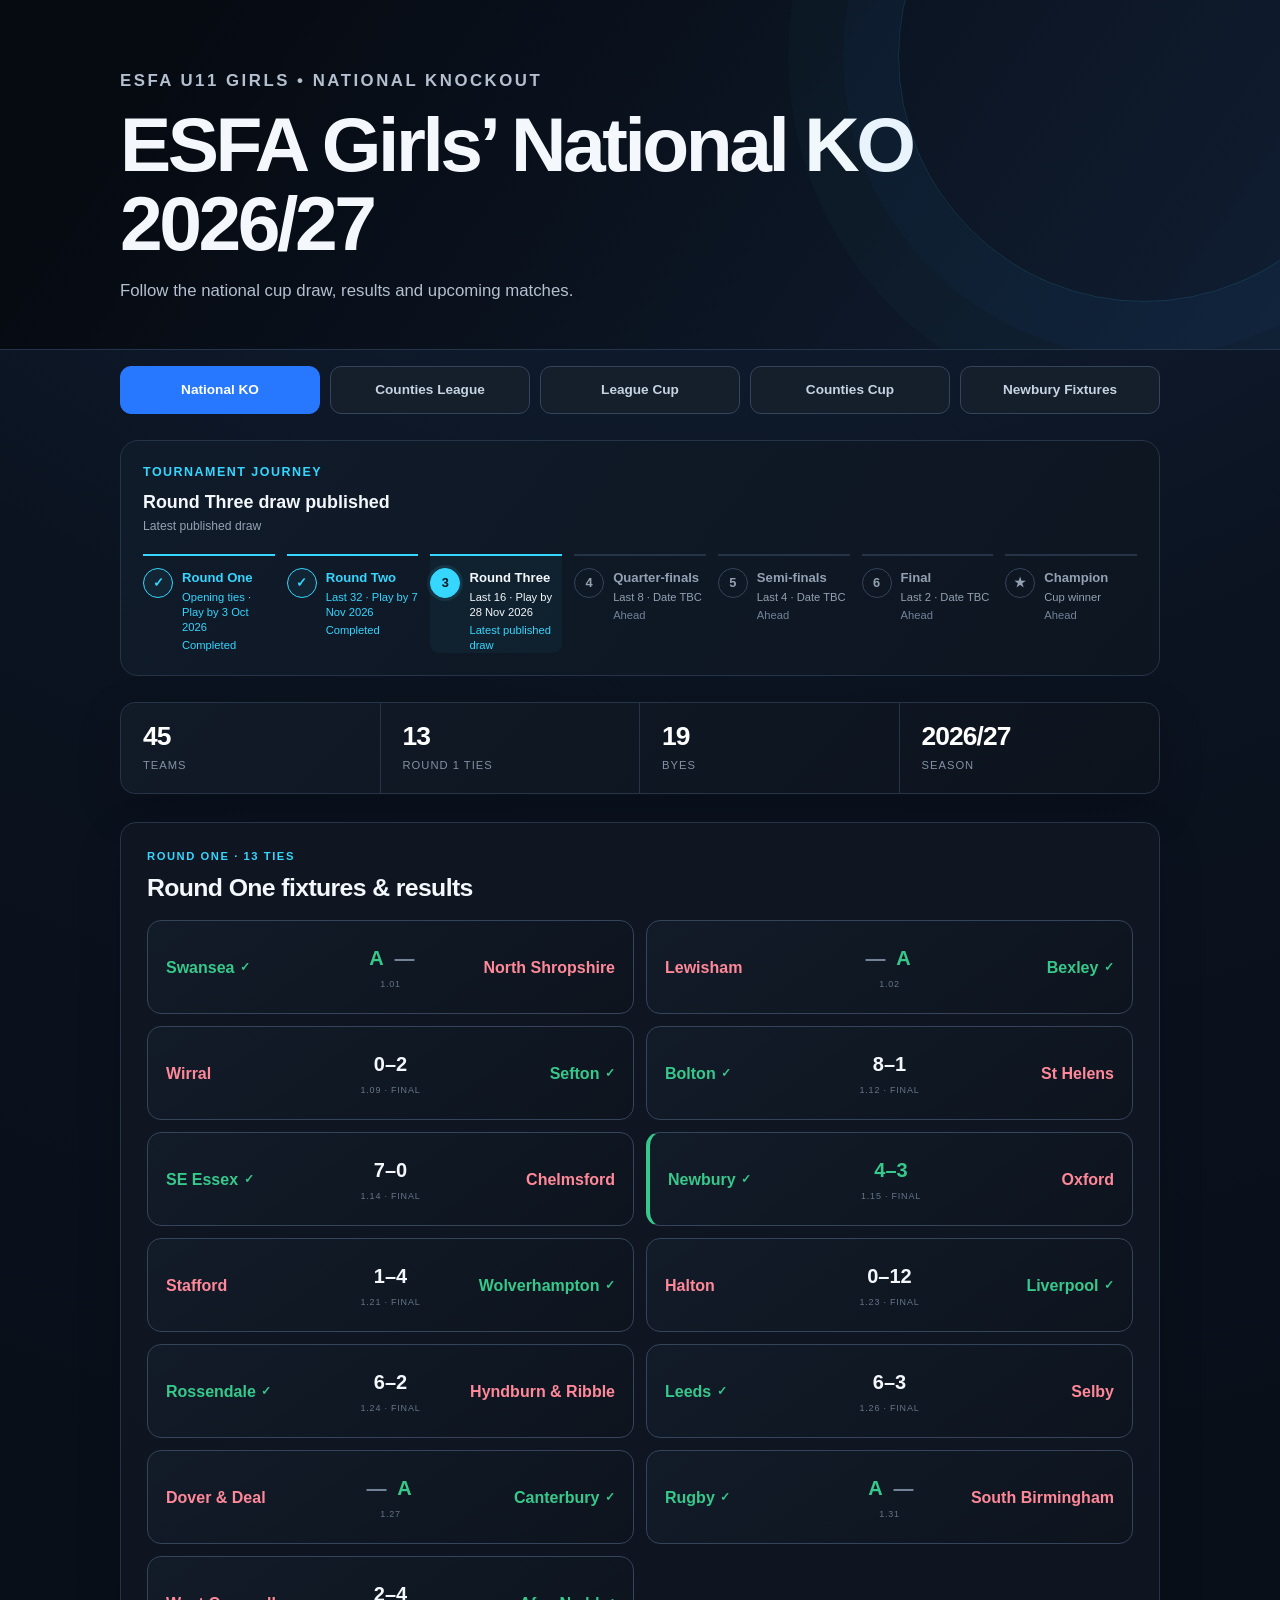
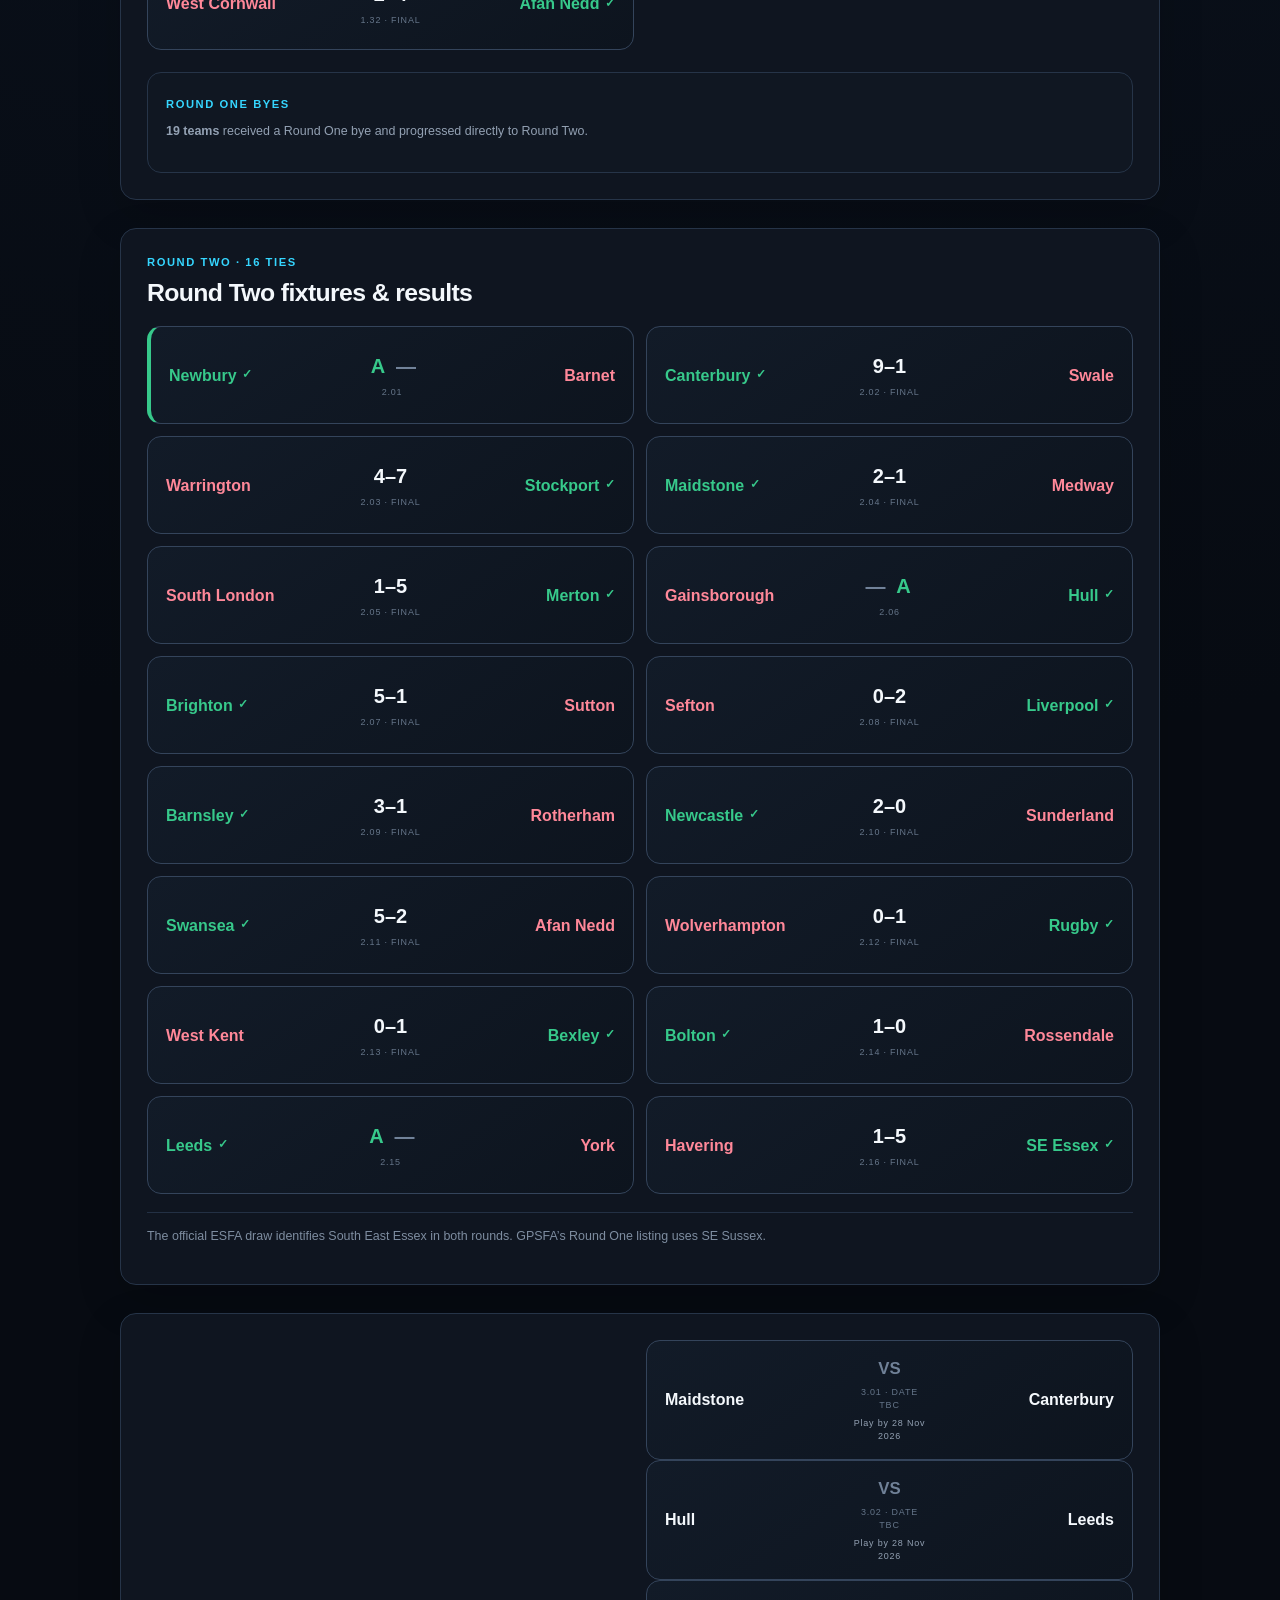
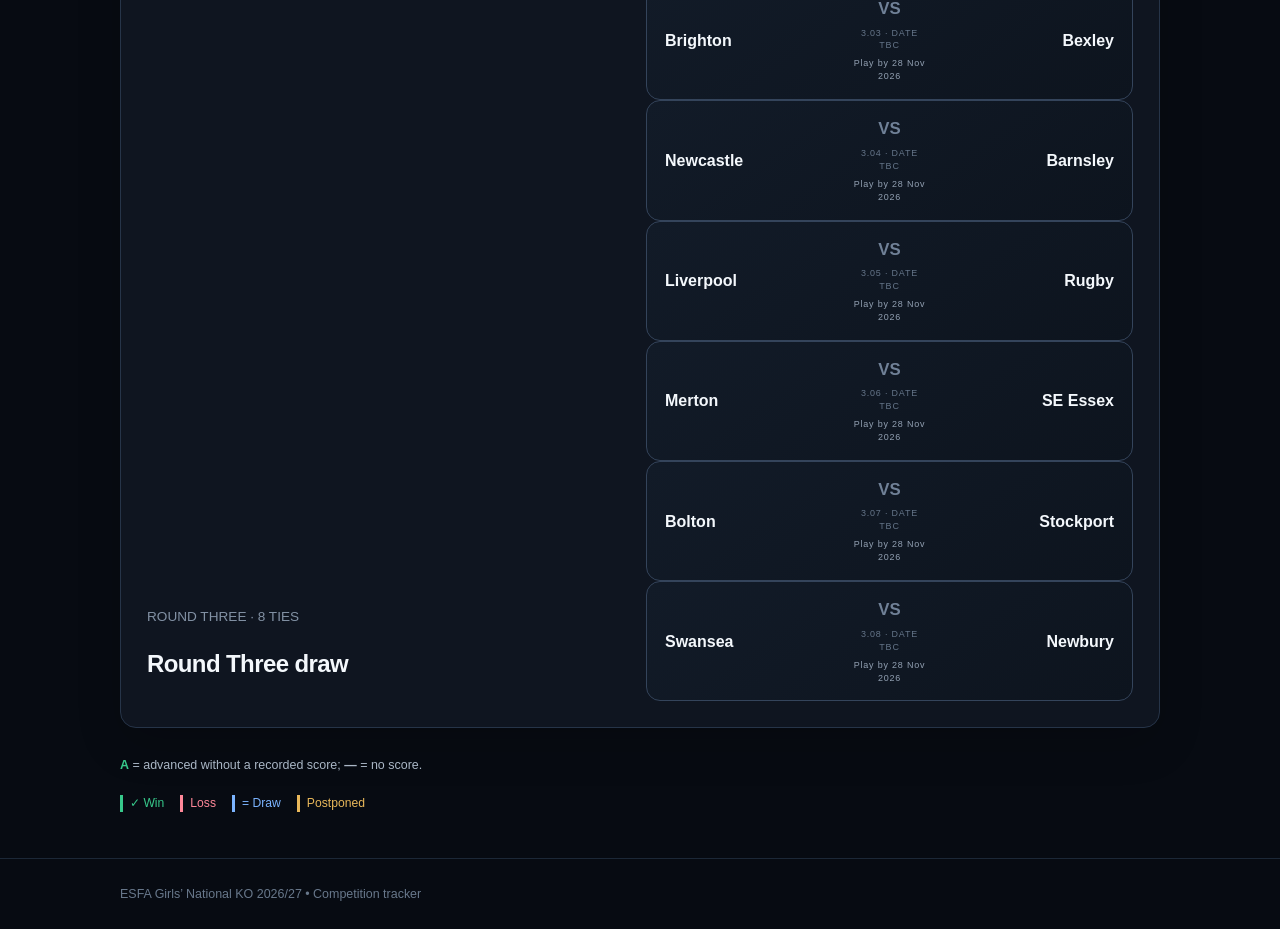
==== commit f5930188: "Colour match outcomes and identify winners consistently across trackers" ====
--- a/index.html
+++ b/index.html
@@ -7,7 +7,7 @@
 .round-fixture .match-date{margin-top:5px;color:#93a1b3}
 @media(max-width:700px){.round-fixture .match-teams{grid-template-columns:1fr 70px 1fr}}
 </style>
-<style>@media(max-width:650px){.competition-nav{grid-template-columns:repeat(2,minmax(0,1fr))!important}.competition-nav a{font-size:.78rem!important;padding:11px 5px!important}}</style><link rel="stylesheet" href="competition-progress.css?v=20261121-highlight"><script defer src="competition-progress.js?v=20261121-round-dates"></script></head>
+<style>@media(max-width:650px){.competition-nav{grid-template-columns:repeat(2,minmax(0,1fr))!important}.competition-nav a{font-size:.78rem!important;padding:11px 5px!important}}</style><link rel="stylesheet" href="competition-progress.css?v=20261121-highlight"><script defer src="competition-progress.js?v=20261121-round-dates"></script><link rel="stylesheet" href="match-outcomes.css?v=20261121"><script src="match-outcomes.js?v=20261121"></script></head>
 <body><header class="hero"><div class="wrap"><p class="eyebrow">ESFA U11 GIRLS • NATIONAL KNOCKOUT</p><h1>ESFA Girls’ National KO 2026/27</h1><p>Follow the national cup draw, results and upcoming matches.</p></div></header>
 <nav class="competition-nav" aria-label="Competition trackers" style="max-width:1080px;margin:16px auto 0;padding:0 20px;display:grid;grid-template-columns:repeat(5,minmax(0,1fr));gap:10px"><a href="./" aria-current="page" style="display:block;text-align:center;padding:13px 8px;border-radius:11px;text-decoration:none;font-weight:750;font-size:.85rem;color:#fff;background:#2878ff;border:1px solid #2878ff">National KO</a><a href="southern-counties-league/" style="display:block;text-align:center;padding:13px 8px;border-radius:11px;text-decoration:none;font-weight:750;font-size:.85rem;color:#c5d3e3;background:#151e2b;border:1px solid #34445b">Counties League</a><a href="southern-counties-league-cup/" style="display:block;text-align:center;padding:13px 8px;border-radius:11px;text-decoration:none;font-weight:750;font-size:.85rem;color:#c5d3e3;background:#151e2b;border:1px solid #34445b">League Cup</a><a href="southern-counties-cup/" style="display:block;text-align:center;padding:13px 8px;border-radius:11px;text-decoration:none;font-weight:750;font-size:.85rem;color:#c5d3e3;background:#151e2b;border:1px solid #34445b">Counties Cup</a><a href="newbury-fixtures/" style="display:block;text-align:center;padding:13px 8px;border-radius:11px;text-decoration:none;font-weight:750;font-size:.85rem;color:#c5d3e3;background:#151e2b;border:1px solid #34445b">Newbury Fixtures</a></nav>
 <main class="wrap">
@@ -25,7 +25,7 @@
 <section class="fixtures round-three model"><div class="section-title"><div><span class="section-kicker">ROUND THREE · 8 TIES</span><h2>Round Three draw</h2></div></div><div id="round3" class="fixture-list"></div></section>
 
 
-<p class="muted" style="font-size:.78rem;margin:20px 0"><strong style="color:#37c98b">A</strong> = advanced without a recorded score; <strong>—</strong> = no score.</p></main><footer><div class="wrap">ESFA Girls’ National KO 2026/27 • Competition tracker</div></footer>
+<p class="muted" style="font-size:.78rem;margin:20px 0"><strong style="color:#37c98b">A</strong> = advanced without a recorded score; <strong>—</strong> = no score.</p><div class="outcome-key" aria-label="Result colours"><span class="key-win">✓ Win</span><span class="key-loss">Loss</span><span class="key-draw">= Draw</span><span class="key-postponed">Postponed</span></div></main><footer><div class="wrap">ESFA Girls’ National KO 2026/27 • Competition tracker</div></footer>
 <script>
 fetch('data.json?v=20261121-awards').then(r=>{if(!r.ok)throw Error('Unable to load National KO data');return r.json()}).then(d=>{
  const f=document.getElementById('fixtures');
@@ -35,8 +35,10 @@
  const card=document.createElement('div'),meta=m[6]??{},scored=m[4]==='Complete';
  card.className='fixture'+(scored||meta.winner?' complete':'');
  card.title=meta.winner?awardLabel(meta.resultType,meta.awardBasis):'';
+ const outcome=MatchOutcome.classify(m[0],m[1],scored?m[2]:null,scored?m[3]:null,meta.winner);
+ MatchOutcome.decorate(card,outcome);
  const status=scored?'FINAL':meta.winner?'':'RESULT PENDING';
- card.innerHTML='<span class="team home">'+m[0]+'</span><span class="mid">'+(meta.winner&&!scored?advanceScore(m[0],m[1],meta.winner):'<strong class="'+(scored?'score':'vs')+'">'+(scored?m[2]+'–'+m[3]:'VS')+'</strong>')+'<small>'+[m[5],status].filter(Boolean).join(' · ')+'</small></span><span class="team away">'+m[1]+'</span>';
+ card.innerHTML=MatchOutcome.team(m[0],outcome.home,'home')+'<span class="mid">'+(meta.winner&&!scored?advanceScore(m[0],m[1],meta.winner):'<strong class="'+(scored?'score':'vs')+'">'+(scored?m[2]+'–'+m[3]:'VS')+'</strong>')+'<small>'+[m[5],status].filter(Boolean).join(' · ')+'</small></span>'+MatchOutcome.team(m[1],outcome.away,'away');
  f.appendChild(card);
  });
 
@@ -50,9 +52,11 @@
    const status=complete?'FINAL':winner?'':bye?'BYE':detail&&id==='round2'?'RESULT PENDING':'DATE TBC';
    card.className='fixture round-fixture'+(complete||winner||bye?' complete':'');
    card.title=winner?awardLabel(resultType??'assumed_awarded',awardBasis):'';
-   card.innerHTML='<div class="match-teams"><span class="team home">'+(roundTwoLabels[home]??home)+'</span>'+
+   const outcome=MatchOutcome.classify(home,away,complete?homeScore:null,complete?awayScore:null,winner??(bye?home:null));
+   MatchOutcome.decorate(card,outcome);
+   card.innerHTML='<div class="match-teams">'+MatchOutcome.team(roundTwoLabels[home]??home,outcome.home,'home')+
     '<span class="mid">'+(!complete&&(winner||bye)?advanceScore(home,away,winner??home):'<strong class="'+(complete?'score':'vs')+'">'+(complete?homeScore+'–'+awayScore:'VS')+'</strong>')+'<small>'+[tie,status].filter(Boolean).join(' · ')+'</small>'+(detail&&!winner&&!bye?'<small class="match-date">'+detail+'</small>':'')+'</span>'+
-    '<span class="team away">'+(roundTwoLabels[away]??away)+'</span></div>'+
+    MatchOutcome.team(roundTwoLabels[away]??away,outcome.away,'away')+'</div>'+
     '';
    list.appendChild(card);
   }
--- a/match-outcomes.css
+++ b/match-outcomes.css
@@ -0,0 +1,26 @@
+:root{--outcome-win:#37c98b;--outcome-loss:#ff8899;--outcome-draw:#7bb4ff;--outcome-postponed:#e9b85a}
+.outcome-team{display:flex!important;align-items:center;gap:.35em;min-width:0;overflow-wrap:anywhere}
+.outcome-team.away{justify-content:flex-end;text-align:right}.outcome-team.home{justify-content:flex-start}
+.outcome-team>span:first-child{min-width:0}.outcome-icon{flex:0 0 auto;font-size:.72em;font-weight:850}
+.team-win{color:var(--outcome-win)!important}.team-loss{color:var(--outcome-loss)!important}.team-draw{color:var(--outcome-draw)!important}
+.outcome-card{border-color:#34445b!important}.outcome-card .score:not(.advancement-score){color:#f4f8fc!important}
+.outcome-card.outcome-win{border-left:4px solid var(--outcome-win)!important}
+.outcome-card.outcome-loss{border-left:4px solid var(--outcome-loss)!important}
+.outcome-card.outcome-draw,.outcome-card.match-draw{border-left:4px solid var(--outcome-draw)!important}
+.outcome-card.outcome-win .score:not(.advancement-score){color:var(--outcome-win)!important}
+.outcome-card.outcome-loss .score:not(.advancement-score){color:var(--outcome-loss)!important}
+.outcome-card.match-draw .score:not(.advancement-score){color:var(--outcome-draw)!important}
+.match-row.outcome-win{border-left:4px solid var(--outcome-win)}.match-row.outcome-loss{border-left:4px solid var(--outcome-loss)}
+.match-row.outcome-draw{border-left:4px solid var(--outcome-draw)}.match-row.outcome-postponed,.fixture.outcome-postponed{border-left:4px solid var(--outcome-postponed)!important}
+.match-row.outcome-scheduled{border-left:3px solid #718299}
+.match-row.outcome-win .match-status{color:var(--outcome-win)}.match-row.outcome-loss .match-status{color:var(--outcome-loss)}
+.match-row.outcome-draw .match-status{color:var(--outcome-draw)}.match-row.outcome-postponed .match-status,.fixture.outcome-postponed .mid small{color:var(--outcome-postponed)}
+.match-row .outcome-label{color:inherit!important;font-weight:750}
+.outcome-key{display:flex;flex-wrap:wrap;gap:8px 16px;margin:14px 0 20px;font-size:.76rem;color:#aab7c6}
+.outcome-key span{border-left:3px solid currentColor;padding-left:7px}
+.outcome-key .key-win{color:var(--outcome-win)}.outcome-key .key-loss{color:var(--outcome-loss)}.outcome-key .key-draw{color:var(--outcome-draw)}.outcome-key .key-postponed{color:var(--outcome-postponed)}
+.cup-tie.outcome-card{border-left:0!important}.cup-tie.outcome-card.outcome-win,.cup-tie.outcome-card.outcome-loss,.cup-tie.outcome-card.outcome-draw{padding-left:8px;border-left-width:3px!important}
+
+.cup-tie.outcome-card.outcome-win{border-left:3px solid var(--outcome-win)!important}
+.cup-tie.outcome-card.outcome-loss{border-left:3px solid var(--outcome-loss)!important}
+.cup-tie.outcome-card.outcome-draw{border-left:3px solid var(--outcome-draw)!important}
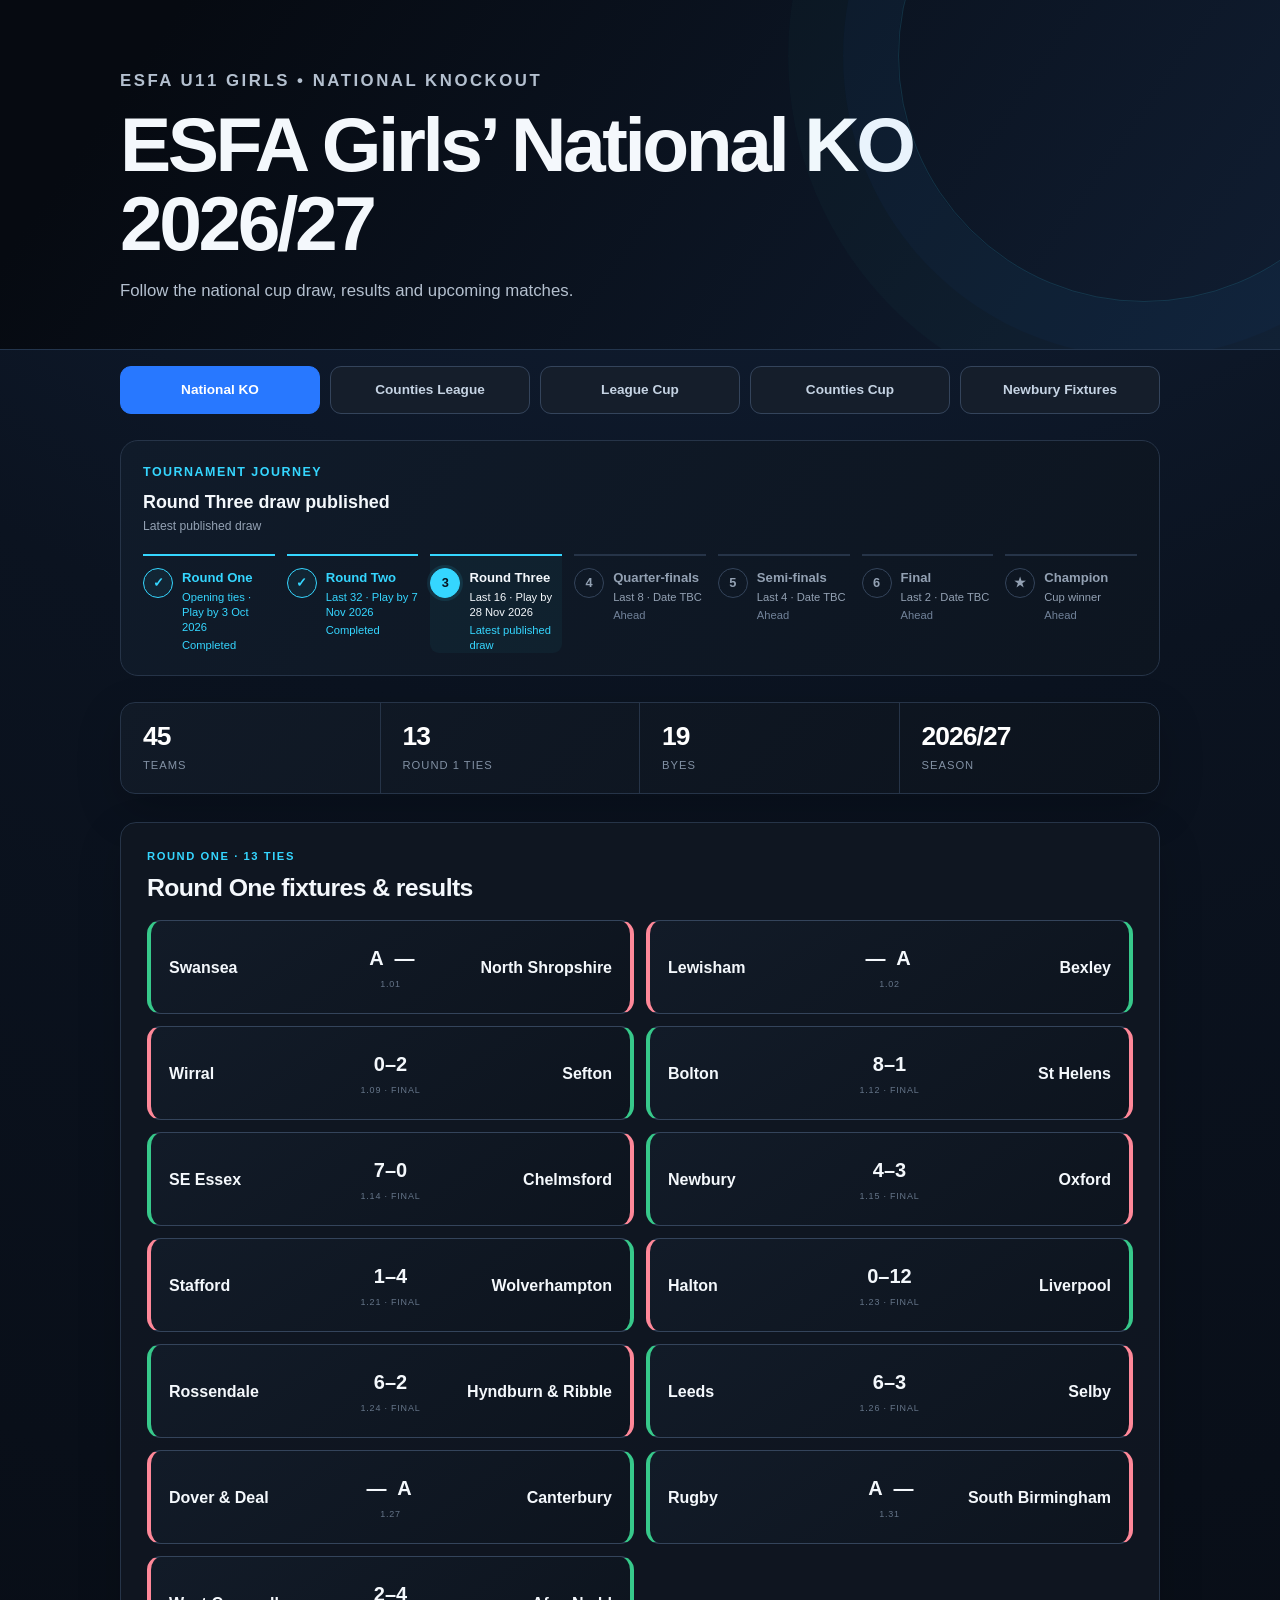
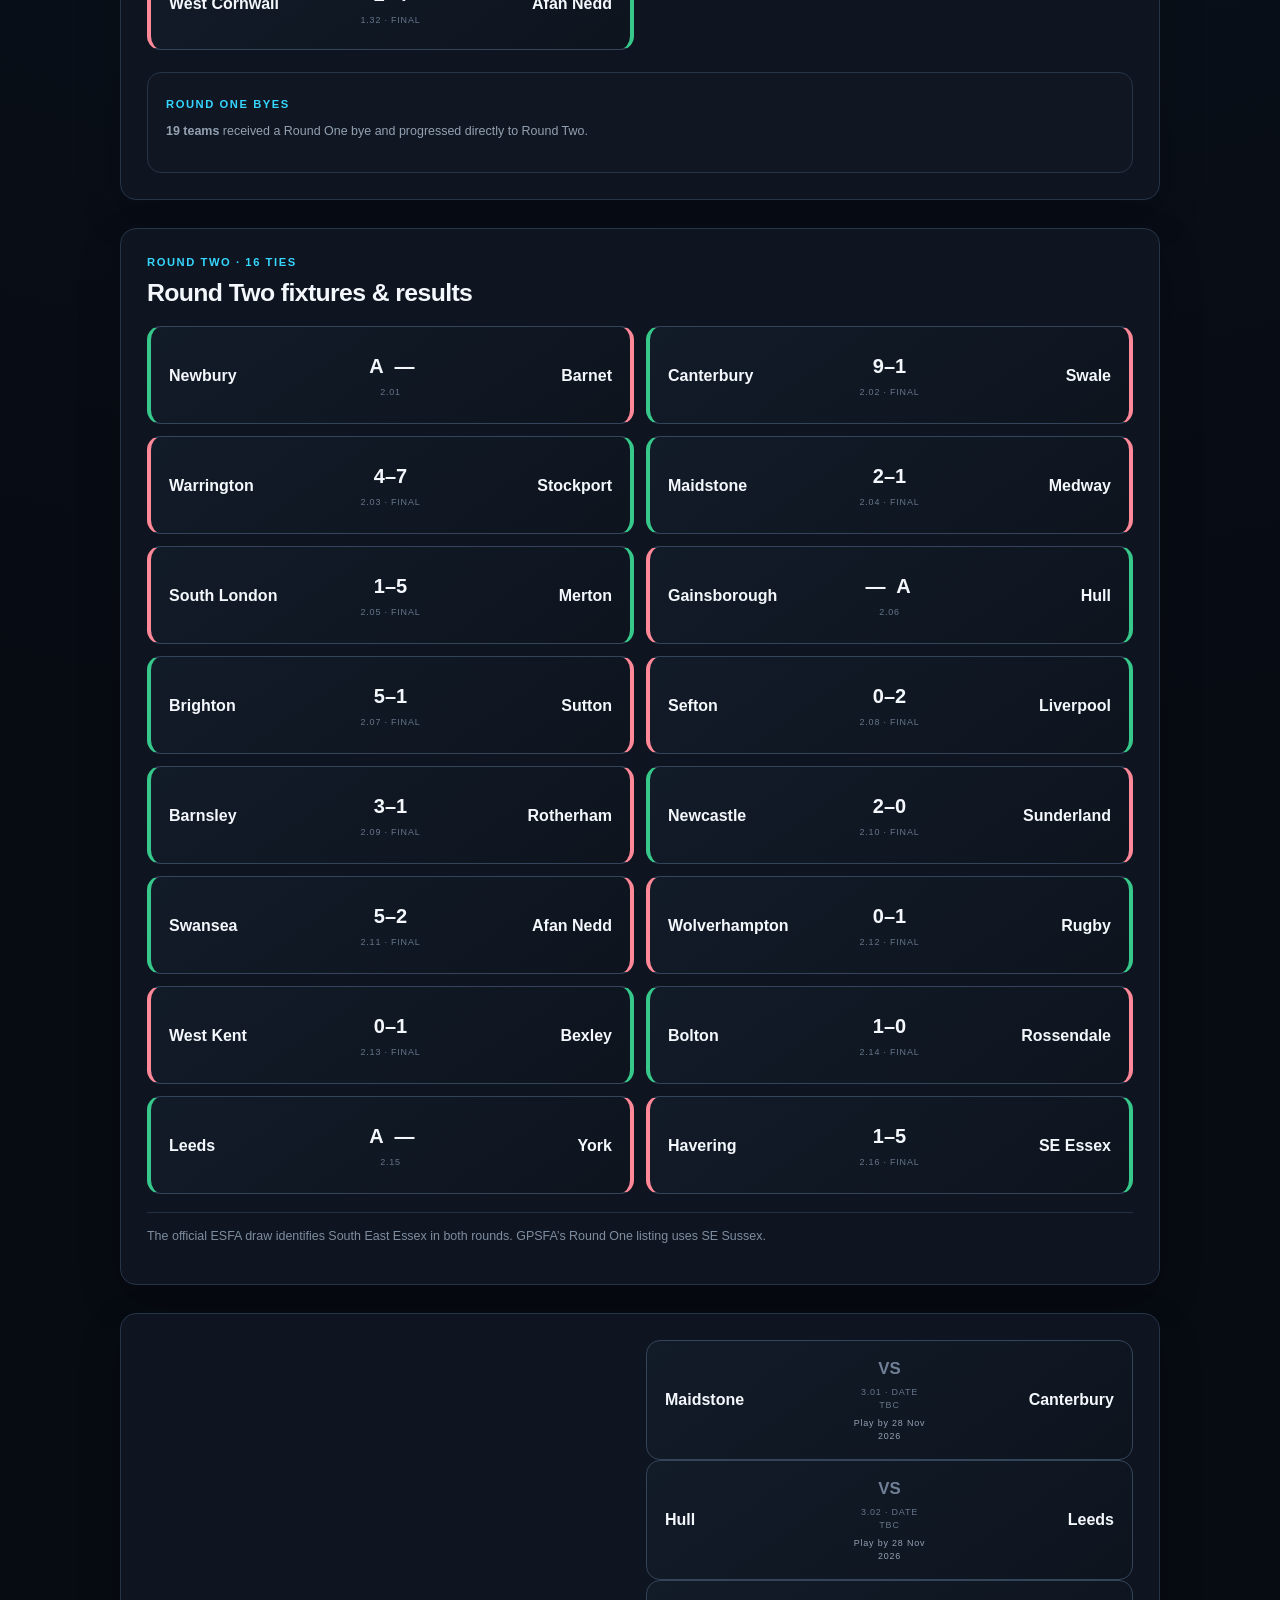
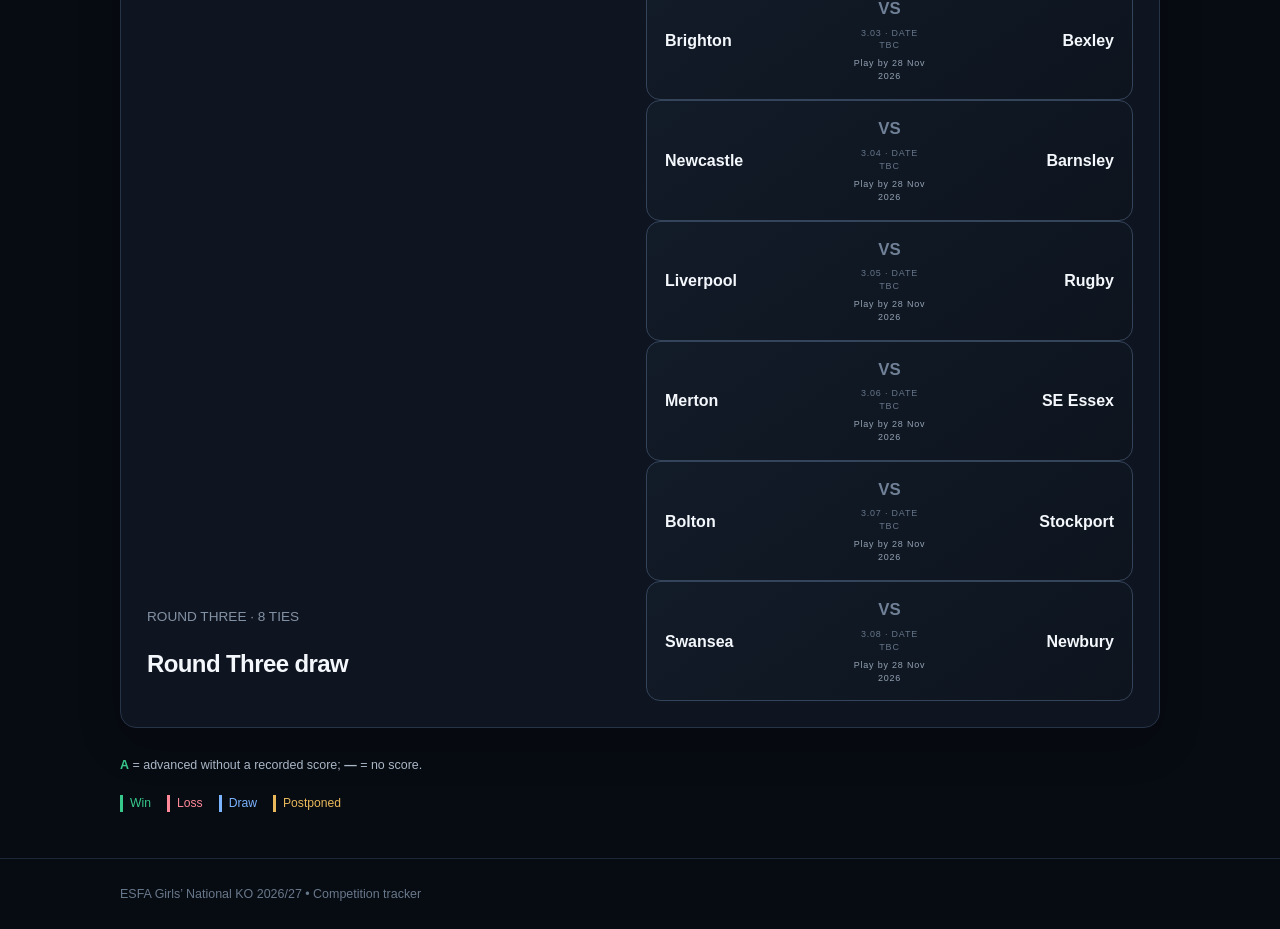
==== commit 3dc82540: "Use white result text and team-aligned outcome edges across competitions" ====
--- a/index.html
+++ b/index.html
@@ -7,7 +7,7 @@
 .round-fixture .match-date{margin-top:5px;color:#93a1b3}
 @media(max-width:700px){.round-fixture .match-teams{grid-template-columns:1fr 70px 1fr}}
 </style>
-<style>@media(max-width:650px){.competition-nav{grid-template-columns:repeat(2,minmax(0,1fr))!important}.competition-nav a{font-size:.78rem!important;padding:11px 5px!important}}</style><link rel="stylesheet" href="competition-progress.css?v=20261121-highlight"><script defer src="competition-progress.js?v=20261121-round-dates"></script><link rel="stylesheet" href="match-outcomes.css?v=20261121"><script src="match-outcomes.js?v=20261121"></script></head>
+<style>@media(max-width:650px){.competition-nav{grid-template-columns:repeat(2,minmax(0,1fr))!important}.competition-nav a{font-size:.78rem!important;padding:11px 5px!important}}</style><link rel="stylesheet" href="competition-progress.css?v=20261121-highlight"><script defer src="competition-progress.js?v=20261121-round-dates"></script><link rel="stylesheet" href="match-outcomes.css?v=20261121-white-edges"><script src="match-outcomes.js?v=20261121-white-edges"></script></head>
 <body><header class="hero"><div class="wrap"><p class="eyebrow">ESFA U11 GIRLS • NATIONAL KNOCKOUT</p><h1>ESFA Girls’ National KO 2026/27</h1><p>Follow the national cup draw, results and upcoming matches.</p></div></header>
 <nav class="competition-nav" aria-label="Competition trackers" style="max-width:1080px;margin:16px auto 0;padding:0 20px;display:grid;grid-template-columns:repeat(5,minmax(0,1fr));gap:10px"><a href="./" aria-current="page" style="display:block;text-align:center;padding:13px 8px;border-radius:11px;text-decoration:none;font-weight:750;font-size:.85rem;color:#fff;background:#2878ff;border:1px solid #2878ff">National KO</a><a href="southern-counties-league/" style="display:block;text-align:center;padding:13px 8px;border-radius:11px;text-decoration:none;font-weight:750;font-size:.85rem;color:#c5d3e3;background:#151e2b;border:1px solid #34445b">Counties League</a><a href="southern-counties-league-cup/" style="display:block;text-align:center;padding:13px 8px;border-radius:11px;text-decoration:none;font-weight:750;font-size:.85rem;color:#c5d3e3;background:#151e2b;border:1px solid #34445b">League Cup</a><a href="southern-counties-cup/" style="display:block;text-align:center;padding:13px 8px;border-radius:11px;text-decoration:none;font-weight:750;font-size:.85rem;color:#c5d3e3;background:#151e2b;border:1px solid #34445b">Counties Cup</a><a href="newbury-fixtures/" style="display:block;text-align:center;padding:13px 8px;border-radius:11px;text-decoration:none;font-weight:750;font-size:.85rem;color:#c5d3e3;background:#151e2b;border:1px solid #34445b">Newbury Fixtures</a></nav>
 <main class="wrap">
@@ -25,7 +25,7 @@
 <section class="fixtures round-three model"><div class="section-title"><div><span class="section-kicker">ROUND THREE · 8 TIES</span><h2>Round Three draw</h2></div></div><div id="round3" class="fixture-list"></div></section>
 
 
-<p class="muted" style="font-size:.78rem;margin:20px 0"><strong style="color:#37c98b">A</strong> = advanced without a recorded score; <strong>—</strong> = no score.</p><div class="outcome-key" aria-label="Result colours"><span class="key-win">✓ Win</span><span class="key-loss">Loss</span><span class="key-draw">= Draw</span><span class="key-postponed">Postponed</span></div></main><footer><div class="wrap">ESFA Girls’ National KO 2026/27 • Competition tracker</div></footer>
+<p class="muted" style="font-size:.78rem;margin:20px 0"><strong style="color:#37c98b">A</strong> = advanced without a recorded score; <strong>—</strong> = no score.</p><div class="outcome-key" aria-label="Result colours"><span class="key-win">Win</span><span class="key-loss">Loss</span><span class="key-draw">Draw</span><span class="key-postponed">Postponed</span></div></main><footer><div class="wrap">ESFA Girls’ National KO 2026/27 • Competition tracker</div></footer>
 <script>
 fetch('data.json?v=20261121-awards').then(r=>{if(!r.ok)throw Error('Unable to load National KO data');return r.json()}).then(d=>{
  const f=document.getElementById('fixtures');
--- a/match-outcomes.css
+++ b/match-outcomes.css
@@ -1,26 +1,20 @@
 :root{--outcome-win:#37c98b;--outcome-loss:#ff8899;--outcome-draw:#7bb4ff;--outcome-postponed:#e9b85a}
-.outcome-team{display:flex!important;align-items:center;gap:.35em;min-width:0;overflow-wrap:anywhere}
-.outcome-team.away{justify-content:flex-end;text-align:right}.outcome-team.home{justify-content:flex-start}
-.outcome-team>span:first-child{min-width:0}.outcome-icon{flex:0 0 auto;font-size:.72em;font-weight:850}
-.team-win{color:var(--outcome-win)!important}.team-loss{color:var(--outcome-loss)!important}.team-draw{color:var(--outcome-draw)!important}
-.outcome-card{border-color:#34445b!important}.outcome-card .score:not(.advancement-score){color:#f4f8fc!important}
-.outcome-card.outcome-win{border-left:4px solid var(--outcome-win)!important}
-.outcome-card.outcome-loss{border-left:4px solid var(--outcome-loss)!important}
-.outcome-card.outcome-draw,.outcome-card.match-draw{border-left:4px solid var(--outcome-draw)!important}
-.outcome-card.outcome-win .score:not(.advancement-score){color:var(--outcome-win)!important}
-.outcome-card.outcome-loss .score:not(.advancement-score){color:var(--outcome-loss)!important}
-.outcome-card.match-draw .score:not(.advancement-score){color:var(--outcome-draw)!important}
-.match-row.outcome-win{border-left:4px solid var(--outcome-win)}.match-row.outcome-loss{border-left:4px solid var(--outcome-loss)}
-.match-row.outcome-draw{border-left:4px solid var(--outcome-draw)}.match-row.outcome-postponed,.fixture.outcome-postponed{border-left:4px solid var(--outcome-postponed)!important}
+.outcome-team{display:block!important;min-width:0;overflow-wrap:normal;word-break:normal}
+.outcome-team.away{text-align:right}.outcome-team.home{text-align:left}
+.outcome-card{border-color:#34445b!important}
+.outcome-card .team,.outcome-card .score,.outcome-card .advancement-score span,.match-row .match-teams,.match-row .match-status,.match-row .score,.match-row .advancement-score span{color:#f4f8fc!important}
+.outcome-card.home-win{border-left:4px solid var(--outcome-win)!important}
+.outcome-card.home-loss{border-left:4px solid var(--outcome-loss)!important}
+.outcome-card.away-win{border-right:4px solid var(--outcome-win)!important}
+.outcome-card.away-loss{border-right:4px solid var(--outcome-loss)!important}
+.outcome-card.match-draw{border-left:4px solid var(--outcome-draw)!important;border-right:4px solid var(--outcome-draw)!important}
+.match-row.outcome-win{border-left:4px solid var(--outcome-win)}
+.match-row.outcome-loss{border-left:4px solid var(--outcome-loss)}
+.match-row.outcome-draw{border-left:4px solid var(--outcome-draw)}
+.match-row.outcome-postponed,.fixture.outcome-postponed{border-left:4px solid var(--outcome-postponed)!important}
 .match-row.outcome-scheduled{border-left:3px solid #718299}
-.match-row.outcome-win .match-status{color:var(--outcome-win)}.match-row.outcome-loss .match-status{color:var(--outcome-loss)}
-.match-row.outcome-draw .match-status{color:var(--outcome-draw)}.match-row.outcome-postponed .match-status,.fixture.outcome-postponed .mid small{color:var(--outcome-postponed)}
-.match-row .outcome-label{color:inherit!important;font-weight:750}
+.match-row .outcome-label{color:#f4f8fc!important;font-weight:750}
 .outcome-key{display:flex;flex-wrap:wrap;gap:8px 16px;margin:14px 0 20px;font-size:.76rem;color:#aab7c6}
 .outcome-key span{border-left:3px solid currentColor;padding-left:7px}
 .outcome-key .key-win{color:var(--outcome-win)}.outcome-key .key-loss{color:var(--outcome-loss)}.outcome-key .key-draw{color:var(--outcome-draw)}.outcome-key .key-postponed{color:var(--outcome-postponed)}
-.cup-tie.outcome-card{border-left:0!important}.cup-tie.outcome-card.outcome-win,.cup-tie.outcome-card.outcome-loss,.cup-tie.outcome-card.outcome-draw{padding-left:8px;border-left-width:3px!important}
-
-.cup-tie.outcome-card.outcome-win{border-left:3px solid var(--outcome-win)!important}
-.cup-tie.outcome-card.outcome-loss{border-left:3px solid var(--outcome-loss)!important}
-.cup-tie.outcome-card.outcome-draw{border-left:3px solid var(--outcome-draw)!important}
+.cup-tie.outcome-card{padding-left:8px;padding-right:8px}
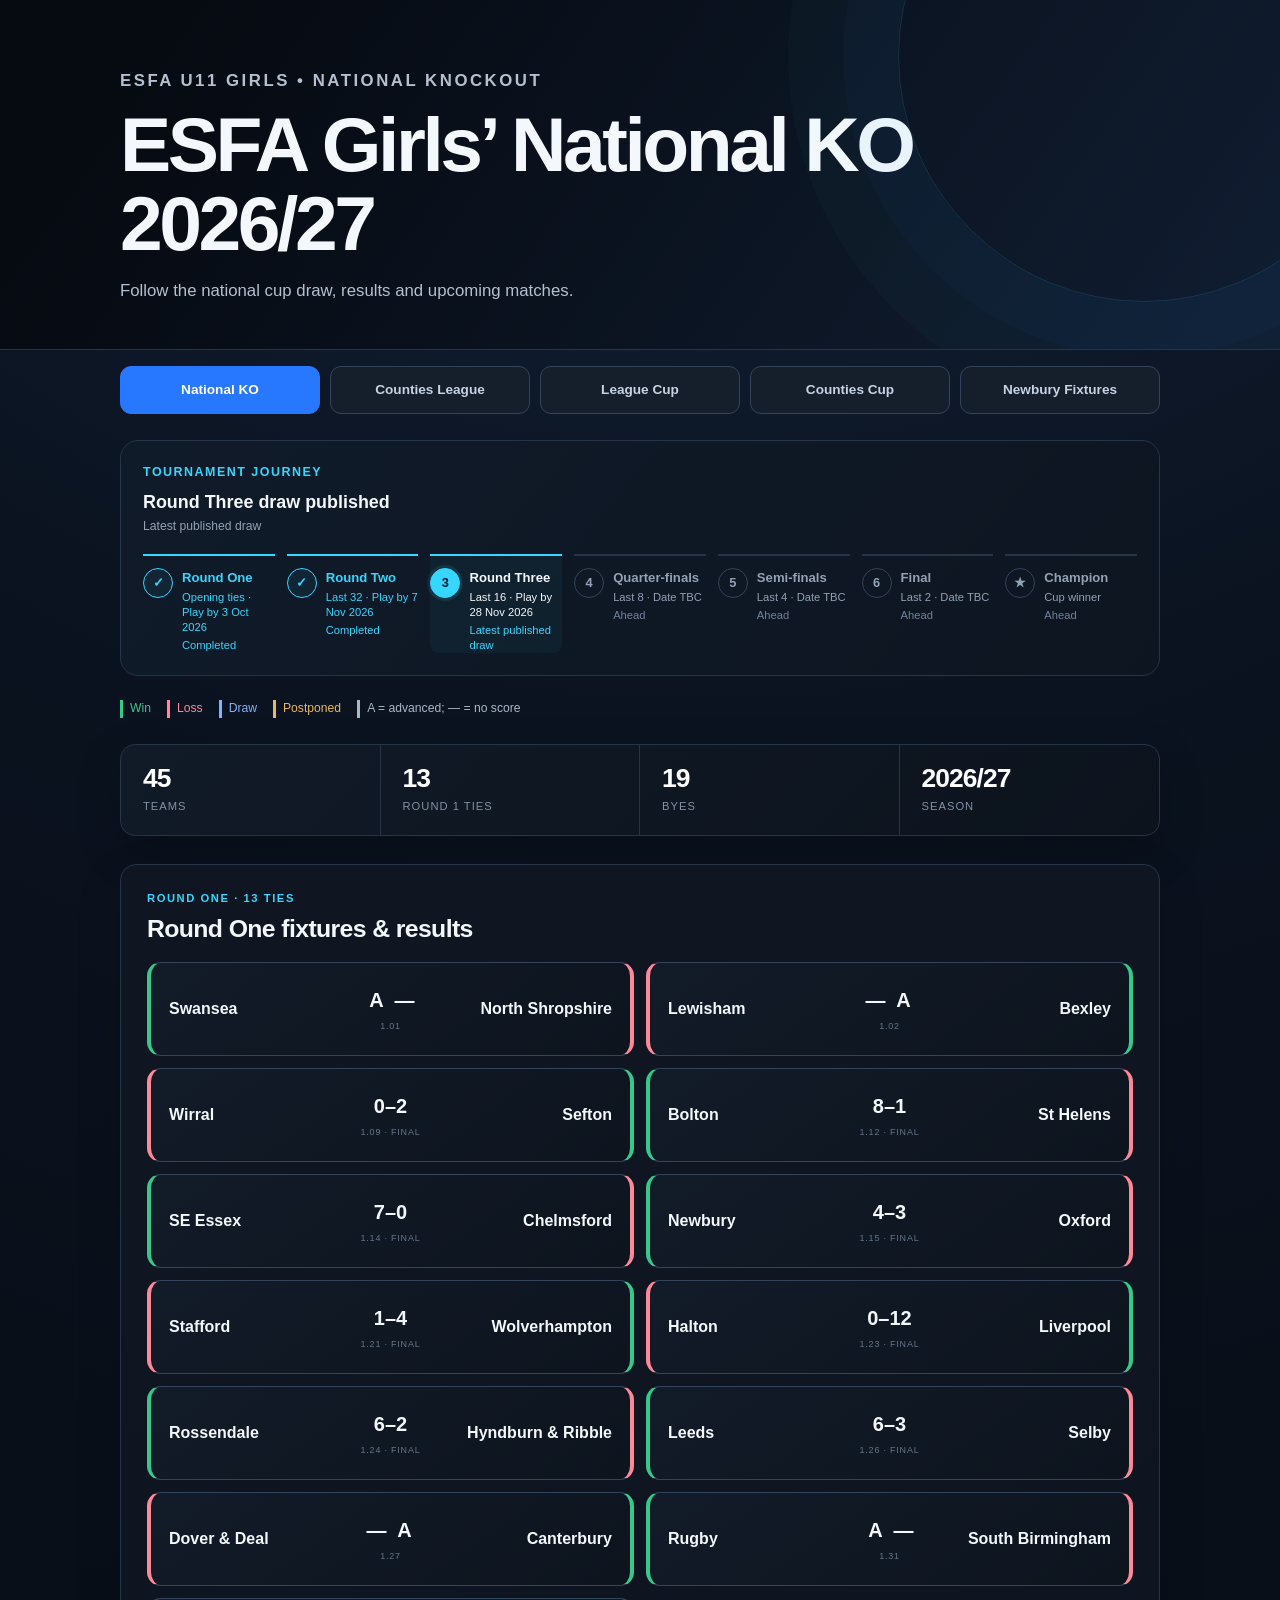
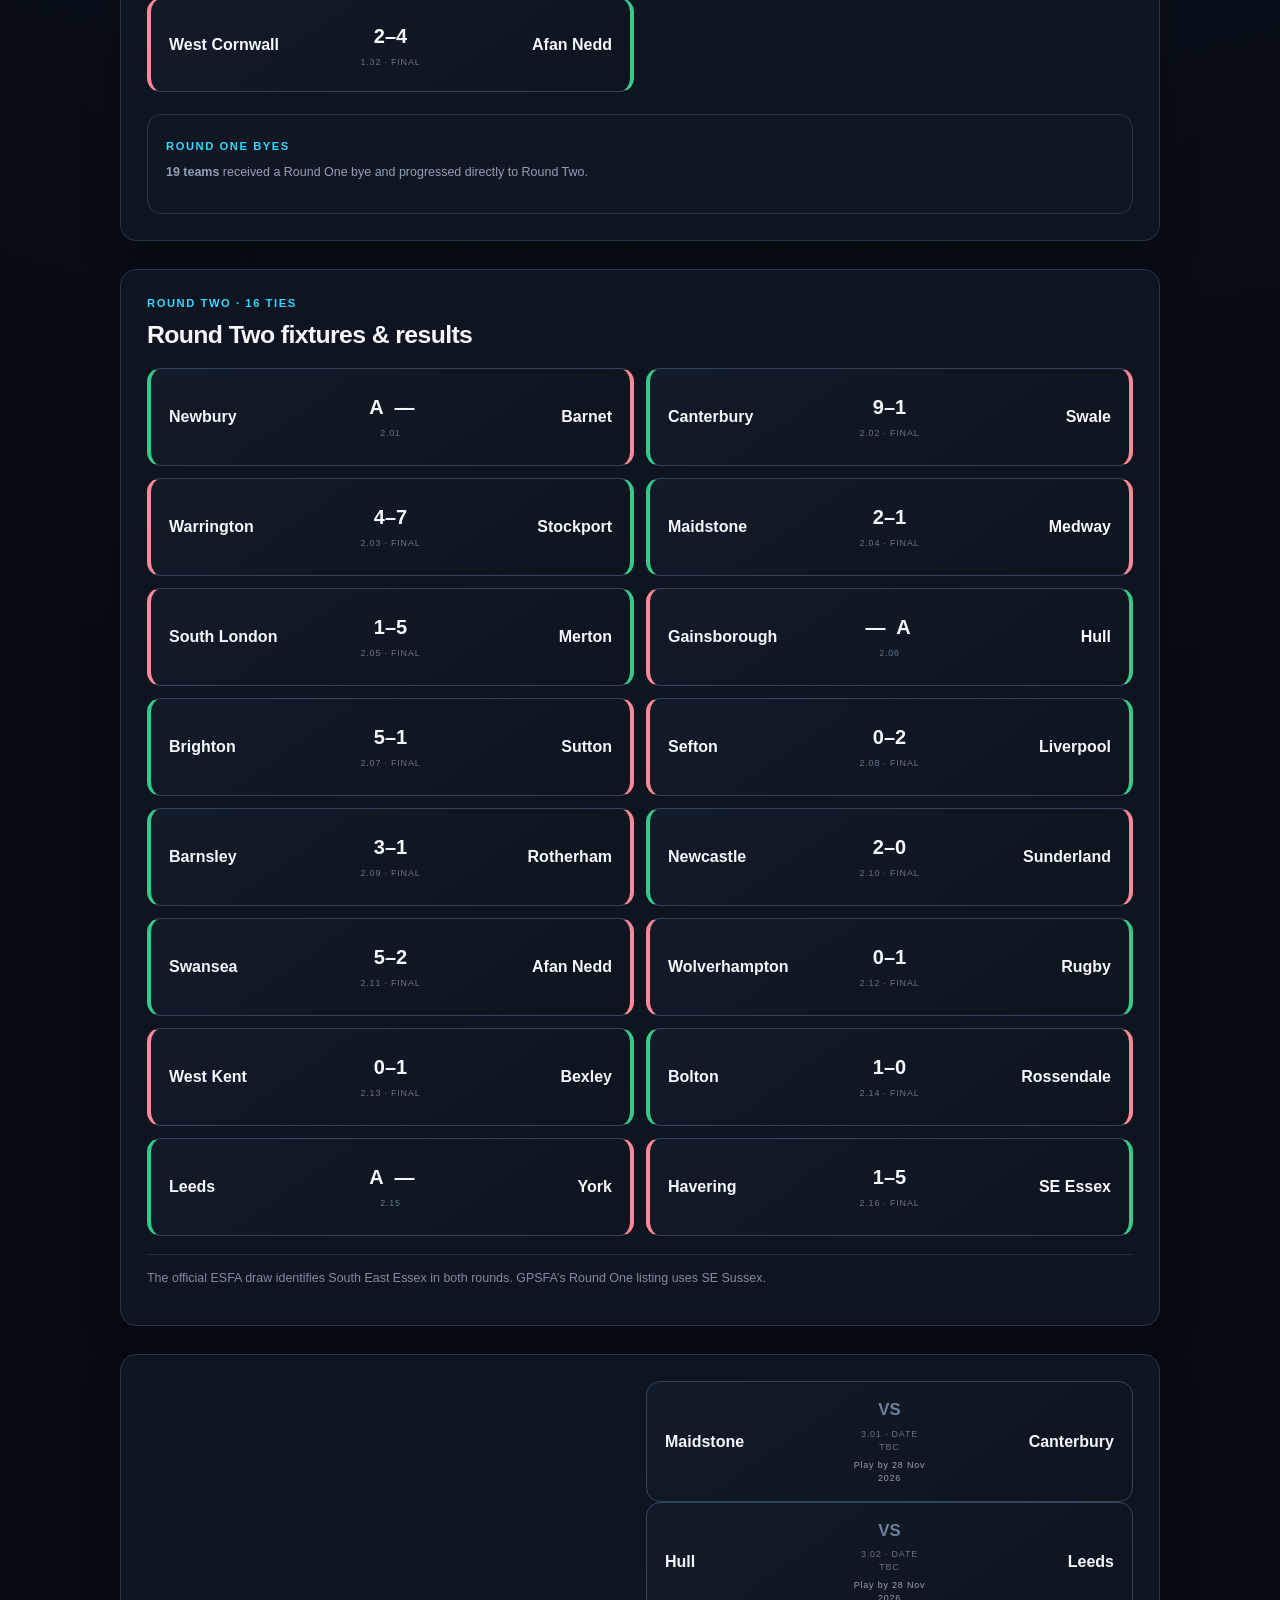
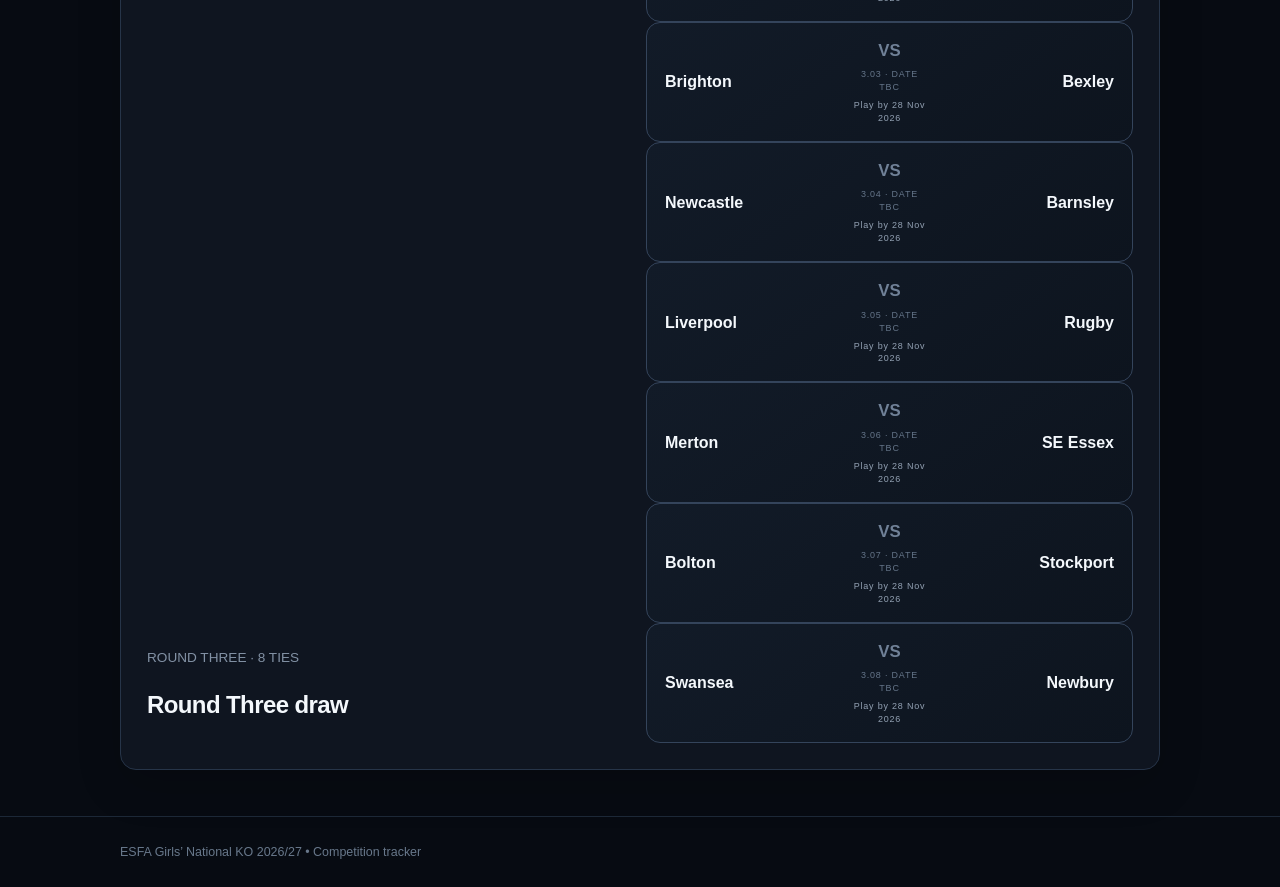
==== commit 21ef585c: "Remove duplicated league page and place one result key above content" ====
--- a/index.html
+++ b/index.html
@@ -12,6 +12,7 @@
 <nav class="competition-nav" aria-label="Competition trackers" style="max-width:1080px;margin:16px auto 0;padding:0 20px;display:grid;grid-template-columns:repeat(5,minmax(0,1fr));gap:10px"><a href="./" aria-current="page" style="display:block;text-align:center;padding:13px 8px;border-radius:11px;text-decoration:none;font-weight:750;font-size:.85rem;color:#fff;background:#2878ff;border:1px solid #2878ff">National KO</a><a href="southern-counties-league/" style="display:block;text-align:center;padding:13px 8px;border-radius:11px;text-decoration:none;font-weight:750;font-size:.85rem;color:#c5d3e3;background:#151e2b;border:1px solid #34445b">Counties League</a><a href="southern-counties-league-cup/" style="display:block;text-align:center;padding:13px 8px;border-radius:11px;text-decoration:none;font-weight:750;font-size:.85rem;color:#c5d3e3;background:#151e2b;border:1px solid #34445b">League Cup</a><a href="southern-counties-cup/" style="display:block;text-align:center;padding:13px 8px;border-radius:11px;text-decoration:none;font-weight:750;font-size:.85rem;color:#c5d3e3;background:#151e2b;border:1px solid #34445b">Counties Cup</a><a href="newbury-fixtures/" style="display:block;text-align:center;padding:13px 8px;border-radius:11px;text-decoration:none;font-weight:750;font-size:.85rem;color:#c5d3e3;background:#151e2b;border:1px solid #34445b">Newbury Fixtures</a></nav>
 <main class="wrap">
 <section class="competition-progress" data-competition-progress="national" data-progress-feed="data.json" aria-label="Competition progress"><h2>Tournament journey</h2><p class="progress-summary">Loading…</p></section>
+<div class="outcome-key" aria-label="Result colours"><span class="key-win">Win</span><span class="key-loss">Loss</span><span class="key-draw">Draw</span><span class="key-postponed">Postponed</span><span>A = advanced; — = no score</span></div>
 
 <section class="stat-strip" aria-label="Competition overview">
 <div class="stat"><strong>45</strong><span>Teams</span></div>
@@ -25,7 +26,7 @@
 <section class="fixtures round-three model"><div class="section-title"><div><span class="section-kicker">ROUND THREE · 8 TIES</span><h2>Round Three draw</h2></div></div><div id="round3" class="fixture-list"></div></section>
 
 
-<p class="muted" style="font-size:.78rem;margin:20px 0"><strong style="color:#37c98b">A</strong> = advanced without a recorded score; <strong>—</strong> = no score.</p><div class="outcome-key" aria-label="Result colours"><span class="key-win">Win</span><span class="key-loss">Loss</span><span class="key-draw">Draw</span><span class="key-postponed">Postponed</span></div></main><footer><div class="wrap">ESFA Girls’ National KO 2026/27 • Competition tracker</div></footer>
+</main><footer><div class="wrap">ESFA Girls’ National KO 2026/27 • Competition tracker</div></footer>
 <script>
 fetch('data.json?v=20261121-awards').then(r=>{if(!r.ok)throw Error('Unable to load National KO data');return r.json()}).then(d=>{
  const f=document.getElementById('fixtures');
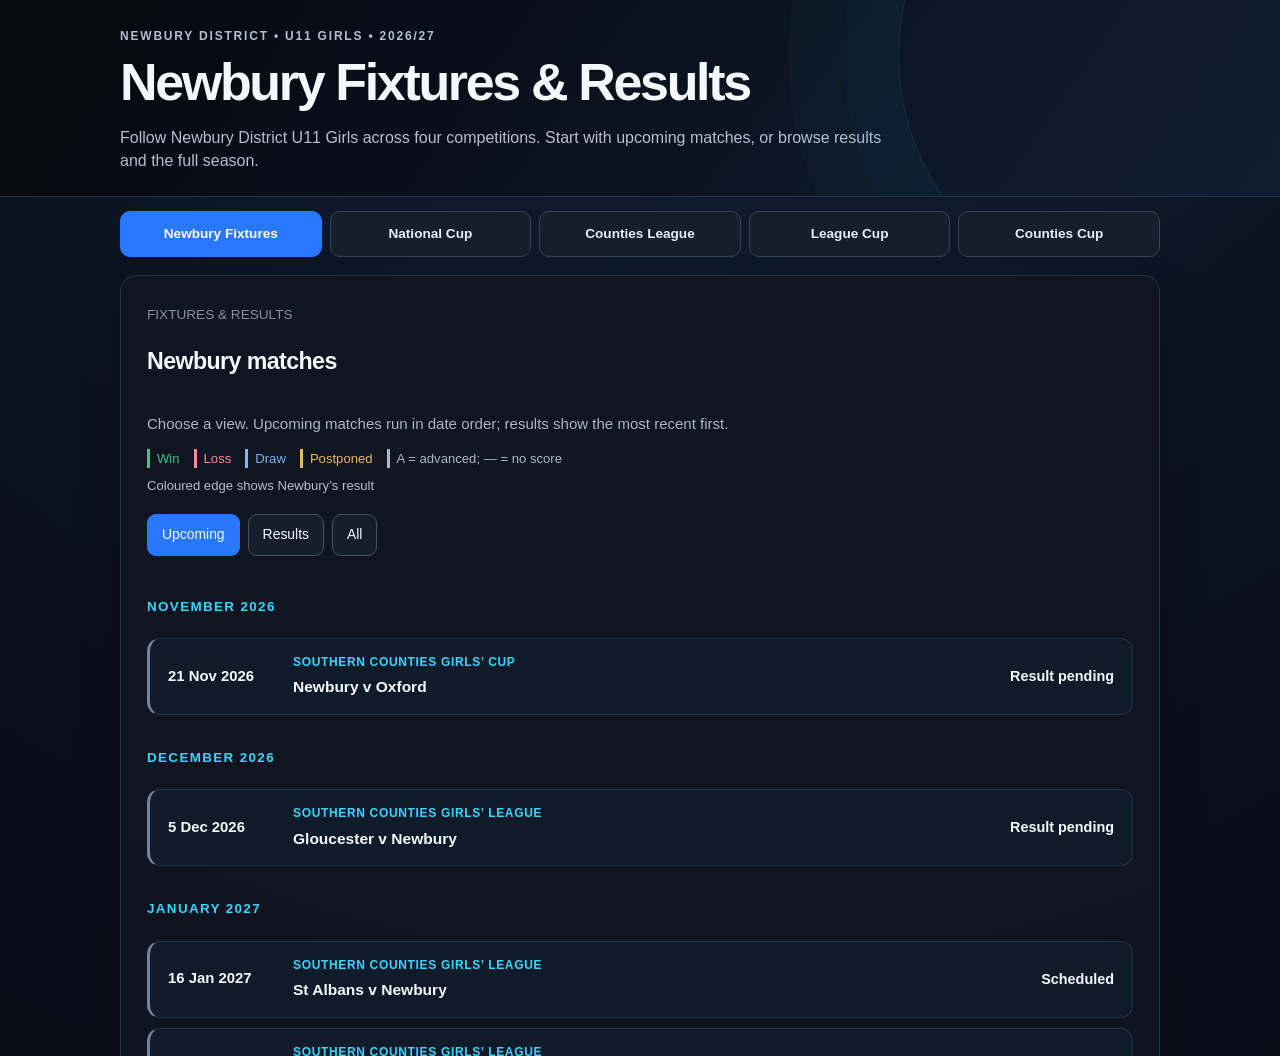
==== commit cac05b3e: "Simplify competition navigation and prioritise current Newbury matches" ====
--- a/index.html
+++ b/index.html
@@ -1,68 +1 @@
-<!doctype html>
-<html lang="en"><head><meta charset="utf-8"><meta name="viewport" content="width=device-width,initial-scale=1">
-<title>ESFA Girls’ National KO 2026/27 — Competition Tracker</title><link rel="stylesheet" href="styles.css?v=20261121-matched-score-font"><style>
-.round-fixture{display:block!important}
-.round-fixture .match-teams{display:grid;grid-template-columns:1fr 74px 1fr;align-items:center;gap:8px;min-height:64px}
-.round-fixture .mid small{display:block}
-.round-fixture .match-date{margin-top:5px;color:#93a1b3}
-@media(max-width:700px){.round-fixture .match-teams{grid-template-columns:1fr 70px 1fr}}
-</style>
-<style>@media(max-width:650px){.competition-nav{grid-template-columns:repeat(2,minmax(0,1fr))!important}.competition-nav a{font-size:.78rem!important;padding:11px 5px!important}}</style><link rel="stylesheet" href="competition-progress.css?v=20261121-highlight"><script defer src="competition-progress.js?v=20261121-round-dates"></script><link rel="stylesheet" href="match-outcomes.css?v=20261121-white-edges"><script src="match-outcomes.js?v=20261121-white-edges"></script></head>
-<body><header class="hero"><div class="wrap"><p class="eyebrow">ESFA U11 GIRLS • NATIONAL KNOCKOUT</p><h1>ESFA Girls’ National KO 2026/27</h1><p>Follow the national cup draw, results and upcoming matches.</p></div></header>
-<nav class="competition-nav" aria-label="Competition trackers" style="max-width:1080px;margin:16px auto 0;padding:0 20px;display:grid;grid-template-columns:repeat(5,minmax(0,1fr));gap:10px"><a href="./" aria-current="page" style="display:block;text-align:center;padding:13px 8px;border-radius:11px;text-decoration:none;font-weight:750;font-size:.85rem;color:#fff;background:#2878ff;border:1px solid #2878ff">National KO</a><a href="southern-counties-league/" style="display:block;text-align:center;padding:13px 8px;border-radius:11px;text-decoration:none;font-weight:750;font-size:.85rem;color:#c5d3e3;background:#151e2b;border:1px solid #34445b">Counties League</a><a href="southern-counties-league-cup/" style="display:block;text-align:center;padding:13px 8px;border-radius:11px;text-decoration:none;font-weight:750;font-size:.85rem;color:#c5d3e3;background:#151e2b;border:1px solid #34445b">League Cup</a><a href="southern-counties-cup/" style="display:block;text-align:center;padding:13px 8px;border-radius:11px;text-decoration:none;font-weight:750;font-size:.85rem;color:#c5d3e3;background:#151e2b;border:1px solid #34445b">Counties Cup</a><a href="newbury-fixtures/" style="display:block;text-align:center;padding:13px 8px;border-radius:11px;text-decoration:none;font-weight:750;font-size:.85rem;color:#c5d3e3;background:#151e2b;border:1px solid #34445b">Newbury Fixtures</a></nav>
-<main class="wrap">
-<section class="competition-progress" data-competition-progress="national" data-progress-feed="data.json" aria-label="Competition progress"><h2>Tournament journey</h2><p class="progress-summary">Loading…</p></section>
-<div class="outcome-key" aria-label="Result colours"><span class="key-win">Win</span><span class="key-loss">Loss</span><span class="key-draw">Draw</span><span class="key-postponed">Postponed</span><span>A = advanced; — = no score</span></div>
-
-<section class="stat-strip" aria-label="Competition overview">
-<div class="stat"><strong>45</strong><span>Teams</span></div>
-<div class="stat"><strong>13</strong><span>Round 1 ties</span></div>
-<div class="stat"><strong>19</strong><span>Byes</span></div>
-<div class="stat"><strong>2026/27</strong><span>Season</span></div>
-</section>
-
-<section class="fixtures round-one model"><div class="section-title stacked-heading" style="display:flex;flex-direction:column;align-items:flex-start;justify-content:flex-start;gap:0;margin-bottom:18px"><span class="section-kicker" style="display:block;align-self:flex-start;padding:0;color:#35d6ff;font-size:.7rem;font-weight:800;letter-spacing:.14em;text-transform:uppercase;line-height:1.4">ROUND ONE · 13 TIES</span><h2 style="display:block;align-self:flex-start;text-align:left;width:100%;margin:8px 0 0;line-height:1.2">Round One fixtures & results</h2></div><div id="fixtures" class="fixtures"></div><div class="round-byes"><span class="kicker">ROUND ONE BYES</span><p><strong>19 teams</strong> received a Round One bye and progressed directly to Round Two.</p></div></section><section class="fixtures round-two model"><div class="section-title stacked-heading" style="display:flex;flex-direction:column;align-items:flex-start;justify-content:flex-start;gap:0;margin-bottom:18px"><span class="section-kicker" style="display:block;align-self:flex-start;padding:0;color:#35d6ff;font-size:.7rem;font-weight:800;letter-spacing:.14em;text-transform:uppercase;line-height:1.4">ROUND TWO · 16 TIES</span><h2 style="display:block;align-self:flex-start;text-align:left;width:100%;margin:8px 0 0;line-height:1.2">Round Two fixtures &amp; results</h2></div><div class="fixture-list" id="round2"></div><p class="note">The official ESFA draw identifies South East Essex in both rounds. GPSFA’s Round One listing uses SE Sussex.</p></section>
-
-<section class="fixtures round-three model"><div class="section-title"><div><span class="section-kicker">ROUND THREE · 8 TIES</span><h2>Round Three draw</h2></div></div><div id="round3" class="fixture-list"></div></section>
-
-
-</main><footer><div class="wrap">ESFA Girls’ National KO 2026/27 • Competition tracker</div></footer>
-<script>
-fetch('data.json?v=20261121-awards').then(r=>{if(!r.ok)throw Error('Unable to load National KO data');return r.json()}).then(d=>{
- const f=document.getElementById('fixtures');
- const advanceScore=(home,away,winner)=>'<strong class="score advancement-score" aria-label="'+winner+' advanced"><span class="'+(winner===home?'advanced-team':'no-score')+'">'+(winner===home?'A':'—')+'</span><span class="'+(winner===away?'advanced-team':'no-score')+'">'+(winner===away?'A':'—')+'</span></strong>';
- const awardLabel=(type,basis)=>basis==='assumed'||type==='assumed_awarded'?'ASSUMED AWARDED':type==='forfeit'?'FORFEIT':'AWARDED';
- d.fixtures.forEach(m=>{
- const card=document.createElement('div'),meta=m[6]??{},scored=m[4]==='Complete';
- card.className='fixture'+(scored||meta.winner?' complete':'');
- card.title=meta.winner?awardLabel(meta.resultType,meta.awardBasis):'';
- const outcome=MatchOutcome.classify(m[0],m[1],scored?m[2]:null,scored?m[3]:null,meta.winner);
- MatchOutcome.decorate(card,outcome);
- const status=scored?'FINAL':meta.winner?'':'RESULT PENDING';
- card.innerHTML=MatchOutcome.team(m[0],outcome.home,'home')+'<span class="mid">'+(meta.winner&&!scored?advanceScore(m[0],m[1],meta.winner):'<strong class="'+(scored?'score':'vs')+'">'+(scored?m[2]+'–'+m[3]:'VS')+'</strong>')+'<small>'+[m[5],status].filter(Boolean).join(' · ')+'</small></span>'+MatchOutcome.team(m[1],outcome.away,'away');
- f.appendChild(card);
- });
-
- const roundTwoLabels=Object.fromEntries(d.round2.map(([tie,home,away])=>[tie,'Winner of '+home+' v '+away]));
- function renderRound(id, ties) {
-  const list=document.getElementById(id);
-  for(const [tie,home,away,homeScore,awayScore, {winner,detail,resultType,awardBasis}={}] of ties){
-   const card=document.createElement('div');
-   const complete=homeScore!==null;
-   const bye=away==='Bye';
-   const status=complete?'FINAL':winner?'':bye?'BYE':detail&&id==='round2'?'RESULT PENDING':'DATE TBC';
-   card.className='fixture round-fixture'+(complete||winner||bye?' complete':'');
-   card.title=winner?awardLabel(resultType??'assumed_awarded',awardBasis):'';
-   const outcome=MatchOutcome.classify(home,away,complete?homeScore:null,complete?awayScore:null,winner??(bye?home:null));
-   MatchOutcome.decorate(card,outcome);
-   card.innerHTML='<div class="match-teams">'+MatchOutcome.team(roundTwoLabels[home]??home,outcome.home,'home')+
-    '<span class="mid">'+(!complete&&(winner||bye)?advanceScore(home,away,winner??home):'<strong class="'+(complete?'score':'vs')+'">'+(complete?homeScore+'–'+awayScore:'VS')+'</strong>')+'<small>'+[tie,status].filter(Boolean).join(' · ')+'</small>'+(detail&&!winner&&!bye?'<small class="match-date">'+detail+'</small>':'')+'</span>'+
-    MatchOutcome.team(roundTwoLabels[away]??away,outcome.away,'away')+'</div>'+
-    '';
-   list.appendChild(card);
-  }
- }
- renderRound('round2',d.round2);
- renderRound('round3',d.round3);
-}).catch(error=>{document.getElementById('round2').textContent=error.message});
-</script></body></html>
+<!doctype html><html lang="en"><head><meta charset="utf-8"><meta name="viewport" content="width=device-width,initial-scale=1"><meta http-equiv="refresh" content="0;url=newbury-fixtures/"><title>Newbury District U11 Girls — Fixtures &amp; Results</title><link rel="canonical" href="newbury-fixtures/"></head><body><p><a href="newbury-fixtures/">Open Newbury District U11 Girls fixtures and results</a></p></body></html>
